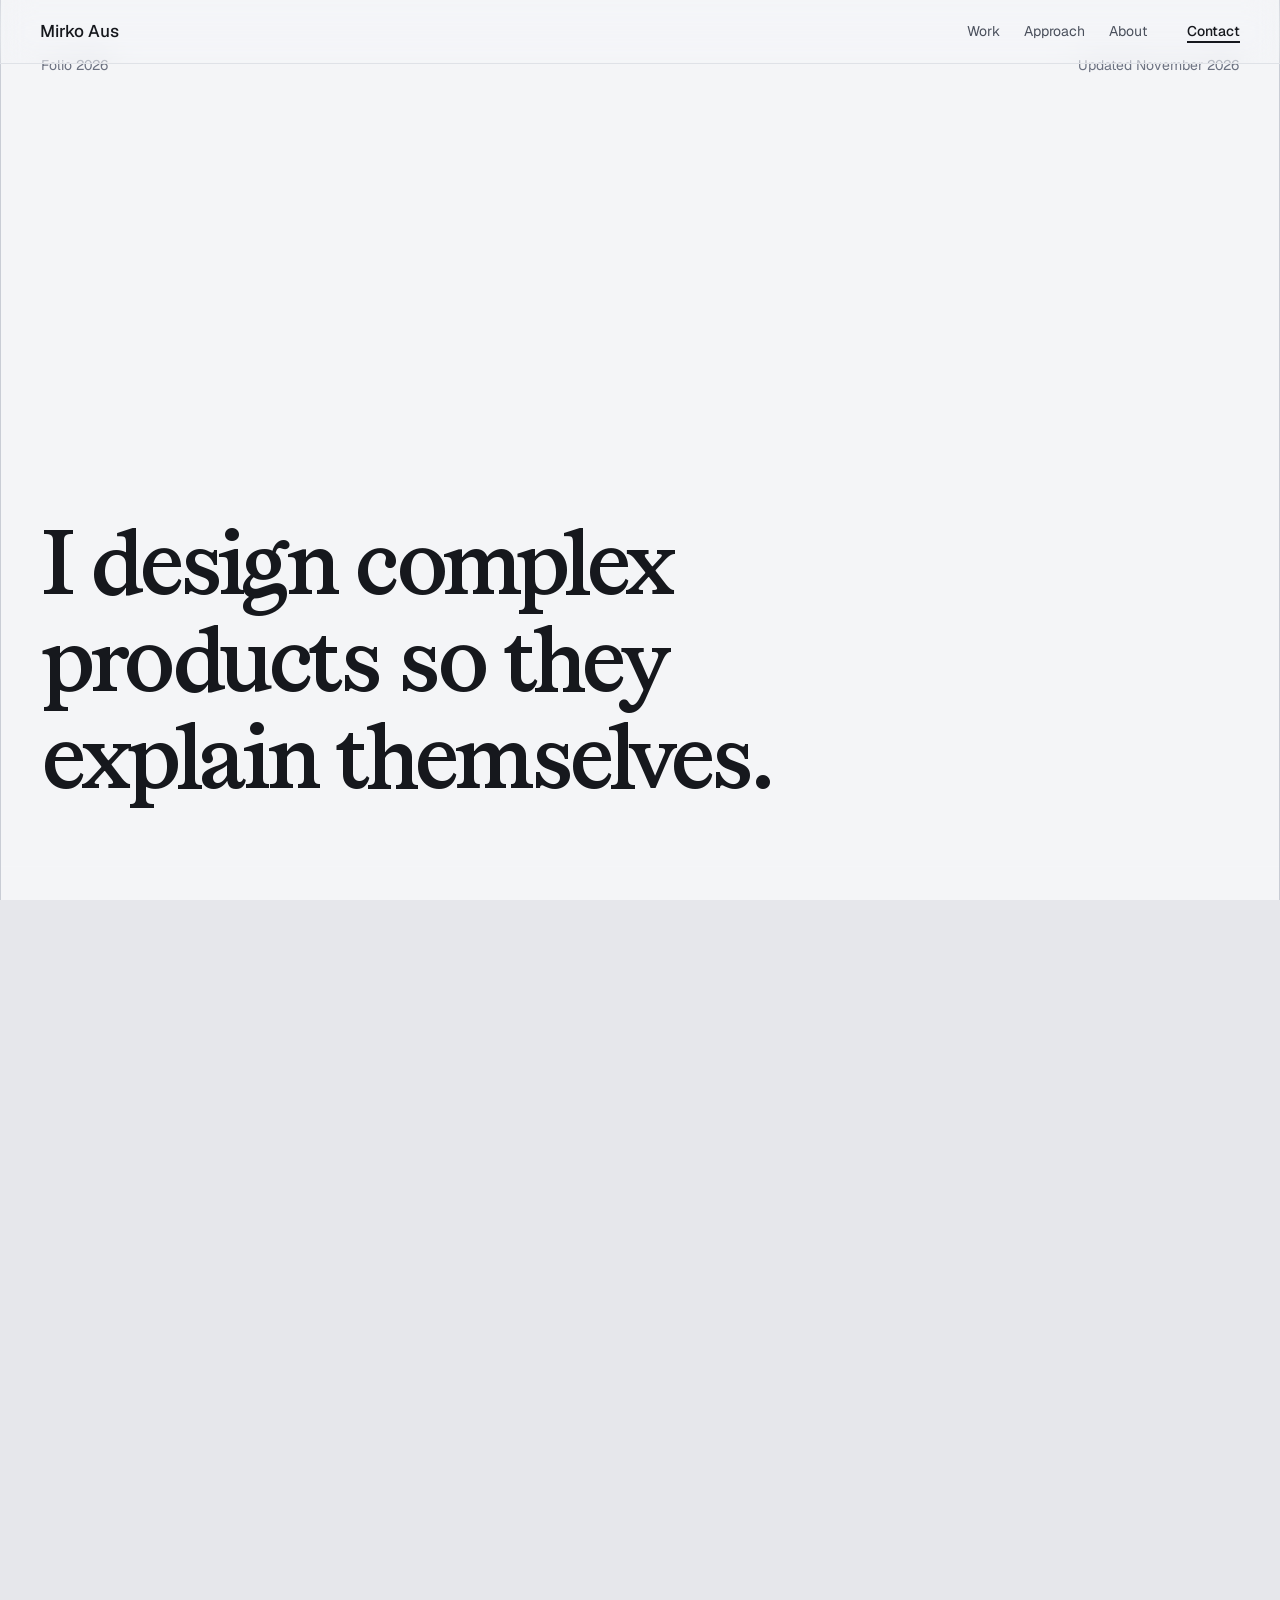
==== index.html @ e20cec96 "hero: splittext scramble reveal (shuffled sentence -> 2 steps into place); park mesh gradient Co-Aut" ====
<!DOCTYPE html>
<html lang="en">
<head>
  <meta charset="UTF-8" />
  <meta name="viewport" content="width=device-width, initial-scale=1.0, viewport-fit=cover" />

  <!-- CSP: no third-party scripts besides analytics. No inline scripts. -->
  <meta http-equiv="Content-Security-Policy" content="default-src 'self'; script-src 'self' https://cloud.umami.is; style-src 'self' 'unsafe-inline'; font-src 'self'; img-src 'self' data:; media-src 'self'; connect-src 'self' https://cloud.umami.is https://gateway.umami.is; base-uri 'self'; object-src 'none'" />
  <meta name="referrer" content="strict-origin-when-cross-origin" />

  <title>Mirko Aus — Product &amp; UX Designer</title>
  <meta name="description" content="Mirko Aus, product-minded UX designer. Senior UX Designer at Remedy Entertainment. Previously B2B SaaS and logistics products at Evocon and Cleveron." />
  <link rel="canonical" href="https://mirkoaus.com/" />
  <link rel="icon" type="image/svg+xml" href="assets/favicon.svg" />
  <link rel="preload" href="assets/fonts/geist/geist-variable.woff2" as="font" type="font/woff2" crossorigin />
  <link rel="preload" href="assets/fonts/serif/serif-variable.woff" as="font" type="font/woff" crossorigin />

  <link rel="preload" href="content/data.json" as="fetch" crossorigin />
  <link rel="modulepreload" href="js/content.js" />
  <link rel="modulepreload" href="js/project-page.js" />
  <link rel="modulepreload" href="js/hero.js" />
  <link rel="modulepreload" href="js/gallery.js" />
  <link rel="modulepreload" href="js/router.js" />
  <link rel="modulepreload" href="js/motion.js" />

  <link rel="stylesheet" href="css/style.css" />
  <link rel="stylesheet" href="css/project-page.css" />
</head>
<body>
  <a class="skip-link" href="#main">Skip to content</a>

  <header class="nav" data-nav>
    <a class="nav__brand" href="#/" data-home>Mirko Aus</a>
    <nav class="nav__links" aria-label="Main">
      <a class="nav__link" href="#work">Work</a>
      <a class="nav__link" href="#approach">Approach</a>
      <a class="nav__link" href="#about">About</a>
    </nav>
    <a class="nav__cta" href="#contact" data-to-contact>Contact</a>
  </header>

  <!-- ScrollSmoother eases the scroll (js/motion.js); fixed UI (nav, lightbox) stays outside -->
  <div id="smooth-wrapper">
    <div id="smooth-content">
      <!-- The whole folio sits on one sheet -->
      <div class="sheet">
        <main id="main">
          <div id="index-view">

            <!-- Hero: type-led; line reveal in js/hero.js -->
            <section class="hero" aria-labelledby="hero-title">
              <p class="hero__dateline"><span>Folio 2026</span><span>Updated November 2026</span></p>
              <h1 class="hero__title" id="hero-title">I design complex products so they explain themselves.</h1>
            </section>

            <section class="work" id="work" aria-labelledby="work-title">
              <header class="section-head">
                <h2 class="section-title" id="work-title">Work</h2>
                <p class="section-sub">Newest first. Open a project for the full case study.</p>
              </header>
              <div data-work></div>
            </section>

            <section class="approach" id="approach" aria-labelledby="approach-title">
              <h2 class="section-title" id="approach-title">How I work</h2>
              <div class="approach__rows" data-approach></div>
            </section>

            <section class="freelance" id="freelance" aria-labelledby="freelance-title">
              <header class="section-head">
                <h2 class="section-title" id="freelance-title">Freelance and personal</h2>
                <p class="section-sub" data-freelance-intro></p>
              </header>
              <div class="freelance__strip" data-freelance tabindex="0" role="region" aria-label="Freelance and personal work, scrollable"></div>
              <div class="freelance__bar" aria-hidden="true" data-freelance-bar><span class="freelance__thumb"></span></div>
            </section>

            <section class="about" id="about" aria-labelledby="about-title">
              <div class="frame about__frame">
                <span class="frame__label" aria-hidden="true"><span>Mirko Aus</span><span>Helsinki</span></span>
                <div class="about__portrait" data-portrait></div>
              </div>
              <div class="about__text">
                <h2 class="section-title" id="about-title">About</h2>
                <div data-about></div>
              </div>
            </section>
          </div>

          <!-- Case study view (hash-routed: #/work/{id}) -->
          <div id="project-view" hidden></div>
        </main>

        <footer class="footer" id="contact">
          <div class="footer__inner">
            <p class="footer__pitch">Have a product that needs to feel simpler? Let&rsquo;s talk.</p>
            <button class="footer__email" type="button" data-copy-email aria-describedby="email-hint">
              <span class="footer__email-text" data-email-text>Email</span>
              <span class="footer__tag" id="email-hint">
                <span class="copy-swap">
                  <span class="copy__label">Click to copy</span>
                  <span class="copy__done" aria-hidden="true">Copied</span>
                </span>
              </span>
            </button>
            <div class="footer__links">
              <a class="footer__link" data-c="bWlya28uYXVz" data-d="cHJvdG9uLm1l">Open in mail app</a>
              <a class="footer__link" href="https://linkedin.com/in/mirko-aus/" target="_blank" rel="noopener">LinkedIn</a>
            </div>
            <p class="footer__copy">&copy; Mirko Aus 2026. Helsinki, Finland.</p>
          </div>
          <p class="sr-only" role="status" aria-live="polite" data-live></p>
        </footer>
      </div>
    </div>
  </div>

  <dialog class="lightbox" data-lightbox aria-label="Image viewer">
    <button class="lightbox__close btn btn--ghost" type="button">Close</button>
    <button class="lightbox__nav lightbox__nav--prev" type="button" aria-label="Previous image" data-lightbox-step="-1"></button>
    <figure class="lightbox__figure">
      <img class="lightbox__img" alt="" data-lightbox-img />
      <video class="lightbox__img" muted loop playsinline controls hidden data-lightbox-video></video>
      <figcaption class="lightbox__caption" data-lightbox-caption></figcaption>
    </figure>
    <button class="lightbox__nav lightbox__nav--next" type="button" aria-label="Next image" data-lightbox-step="1"></button>
  </dialog>

  <!-- GSAP 3.15 (GreenSock standard no-charge license), self-hosted -->
  <script defer src="js/vendor/gsap.min.js"></script>
  <script defer src="js/vendor/ScrollTrigger.min.js"></script>
  <script defer src="js/vendor/ScrollSmoother.min.js"></script>
  <script defer src="js/vendor/SplitText.min.js"></script>
  <script type="module" src="js/main.js"></script>
  <script defer src="https://cloud.umami.is/script.js" data-website-id="140dc33f-ffa1-40a7-b902-d80009bcab99" data-domains="mirkoaus.com"></script>
</body>
</html>
---- css/style.css ----
/* ── Fonts: Geist (Vercel, OFL — assets/fonts/geist/OFL.txt), variable weight ── */
@font-face {
  font-family: 'Geist';
  src: url('../assets/fonts/geist/geist-variable.woff2') format('woff2');
  font-weight: 100 900;
  font-style: normal;
  font-display: swap;
}
@font-face {
  font-family: 'Geist';
  src: url('../assets/fonts/geist/geist-italic-variable.woff2') format('woff2');
  font-weight: 100 900;
  font-style: italic;
  font-display: swap;
}

/* Headlines use --font-display: hero, section/case titles, case headings, pull quotes,
   card titles, results, approach titles, footer email */
:is(.hero__title, .section-title, .case__title, .case__heading, .case__pull,
    .project-card__title, .case__result strong, .approach__title, .footer__email) {
  font-family: var(--font-display);
}

/* Headline serif (licensed), variable weight */
@font-face {
  font-family: 'Serif';
  src: url('../assets/fonts/serif/serif-variable.woff') format('woff');
  font-weight: 100 900;
  font-style: normal;
  font-display: swap;
}

/* ── Tokens ────────────────────────────────────────── */
:root {
  /* Color */
  --paper: #f4f5f7;
  --surface: #ffffff;
  --ink: #16181d;
  --ink-2: #4a505c;
  --ink-3: #6b7180;
  --line: #dfe2e7;
  --line-strong: #c9cdd5;
  --canvas: #e6e7eb; /* around the sheet */
  /* Ember: accent for fills/rules/large text; accent-ink for small text (AA on paper) */
  --accent: #e2452b;
  --accent-ink: #b8321c;
  --ember-oxblood: #7a1f1a;
  --ember-amber: #f2a541;
  --ember-blush: #f6c9bc;
  --ink-hover: #2b2f38;
  --on-ink-2: #a9afba;
  --on-ink-3: #8a909c;
  --paper-veil: rgba(244, 245, 247, 0.97);

  /* Type */
  --font: 'Geist', system-ui, -apple-system, 'Segoe UI', sans-serif;
  /* Headline serif (quoted name, not the generic keyword); body stays Geist */
  --font-display: 'Serif', var(--font);
  --text-2xs: 0.75rem;   /* 12, frame labels */
  --text-xs: 0.8125rem;  /* 13 */
  --text-sm: 0.875rem;   /* 14 */
  --text-base: 1.0625rem; /* 17 */
  --text-lg: 1.25rem;    /* 20 */
  --text-xl: 1.625rem;   /* 26 */
  --text-2xl: clamp(2.25rem, 1.1rem + 3.6vw, 4.25rem);
  --text-display: clamp(2.75rem, 1.2rem + 5.6vw, 6.25rem);

  /* Space (8px base) */
  --space-xs: 8px;
  --space-sm: 16px;
  --space-md: 24px;
  --space-lg: 40px;
  --space-xl: 64px;
  --space-2xl: 120px;
  --space-3xl: clamp(140px, 15vw, 240px); /* between index sections */

  /* Layout */
  --max: 1280px;
  --gutter: 40px;
  --nav-height: 64px;
  --sticky-top: calc(var(--nav-height) + var(--space-md));
  --radius-sm: 0;
  --radius: 0;
  --radius-tag: 2px;

  /* Motion */
  --ease-out: cubic-bezier(0.22, 1, 0.36, 1);
  --ease-spring: cubic-bezier(0.34, 1.56, 0.64, 1);
  --duration-fast: 160ms;
  --duration-base: 280ms;
  --duration-slow: 600ms;
}

@media (max-width: 900px) { :root { --gutter: 24px; --space-2xl: 88px; } }
@media (max-width: 560px) { :root { --gutter: 20px; --space-2xl: 72px; } }

/* ── Base ──────────────────────────────────────────── */
*, *::before, *::after { box-sizing: border-box; margin: 0; padding: 0; }

html {
  scroll-padding-top: var(--sticky-top);
  -webkit-text-size-adjust: 100%;
}

body {
  font-family: var(--font);
  font-size: var(--text-base);
  line-height: 1.6;
  color: var(--ink);
  background: var(--canvas);
  -webkit-font-smoothing: antialiased;
}

img, video { display: block; max-width: 100%; height: auto; }
[hidden] { display: none !important; }
a { color: inherit; }
button { font: inherit; color: inherit; background: none; border: 0; cursor: pointer; }

:focus-visible {
  outline: 2px solid var(--accent);
  outline-offset: 3px;
  border-radius: 2px;
}

.sr-only {
  position: absolute; width: 1px; height: 1px; overflow: hidden;
  clip: rect(0 0 0 0); white-space: nowrap;
}

.skip-link {
  position: fixed; top: var(--space-xs); left: var(--space-xs); z-index: 100;
  padding: var(--space-xs) var(--space-sm);
  background: var(--ink); color: var(--surface);
  border-radius: var(--radius-sm);
  transform: translateY(-200%);
  transition: transform var(--duration-base) var(--ease-out);
}
.skip-link:focus { transform: none; }

/* Dev-only TODO notes (rendered on localhost only, see content.js) */
.todo {
  margin-top: var(--space-sm);
  padding: var(--space-xs) var(--space-sm);
  font-size: var(--text-sm);
  color: #6a4b00;
  background: #fff6d6;
  border: 1px dashed #e0b000;
  border-radius: var(--radius-sm);
}

/* ── Buttons ───────────────────────────────────────── */
.btn {
  position: relative;
  display: inline-flex;
  align-items: center;
  gap: var(--space-xs);
  height: 40px;
  padding: 0 18px;
  font-size: var(--text-sm);
  font-weight: 500;
  text-decoration: none;
  white-space: nowrap;
  border-radius: 0;
  border: 1px solid transparent;
  transition:
    background-color var(--duration-fast) ease,
    border-color var(--duration-fast) ease,
    transform var(--duration-fast) var(--ease-out);
}
.btn:active { transform: scale(0.97); }

.btn--primary { background: var(--ink); color: var(--surface); }
.btn--primary:hover { background: var(--ink-hover); }

.btn--ghost { border-color: var(--line-strong); background: var(--surface); }
.btn--ghost:hover { border-color: var(--ink); }

/* Copy confirmation: label swaps in place, width held by grid stack */
.copy-swap { display: inline-grid; }
.copy-swap > span {
  grid-area: 1 / 1;
  transition: opacity var(--duration-base) var(--ease-out), transform var(--duration-base) var(--ease-out);
}
.copy__done { opacity: 0; transform: translateY(6px); }
.is-copied .copy__label { opacity: 0; transform: translateY(-6px); }
.is-copied .copy__done { opacity: 1; transform: none; }

/* ── Nav ───────────────────────────────────────────── */
.nav {
  position: fixed;
  top: 0;
  left: 0;
  right: 0;
  z-index: 50;
  display: flex;
  align-items: center;
  gap: var(--space-lg);
  height: var(--nav-height);
  /* align with the centered content column */
  padding-inline: max(var(--gutter), calc((100% - var(--max)) / 2 + var(--gutter)));
  background: transparent; /* the blur alone separates it from content */
  backdrop-filter: saturate(1.4) blur(16px);
  -webkit-backdrop-filter: saturate(1.4) blur(16px);
  border-bottom: 1px solid transparent;
  transition: border-color var(--duration-base) ease;
}
.nav.is-scrolled { border-bottom-color: var(--line); }

.nav__brand {
  font-weight: 500;
  text-decoration: none;
  letter-spacing: -0.01em;
}

.nav__links { display: flex; gap: var(--space-md); margin-left: auto; }

.nav__link {
  position: relative;
  font-size: var(--text-sm);
  color: var(--ink-2);
  text-decoration: none;
  transition: color var(--duration-fast) ease;
}
.nav__link::after {
  content: '';
  position: absolute; left: 0; right: 0; bottom: -4px;
  height: 1.5px;
  background: currentColor;
  transform: scaleX(0);
  transform-origin: right;
  transition: transform var(--duration-base) var(--ease-out);
}
.nav__link:hover, .nav__link.is-active { color: var(--ink); }
.nav__link:hover::after, .nav__link.is-active::after { transform: scaleX(1); transform-origin: left; }

body.is-project .nav__links { visibility: hidden; }

/* Over the dark footer the transparent nav would vanish: flip to light text */
.nav { transition: border-color var(--duration-base) ease, color var(--duration-base) ease; }
.nav.is-on-dark { color: var(--paper); border-bottom-color: transparent; }
.nav.is-on-dark .nav__link { color: var(--on-ink-2); }
.nav.is-on-dark .nav__link:hover,
.nav.is-on-dark .nav__link.is-active,
.nav.is-on-dark .nav__cta:hover { color: var(--paper); }

/* Contact: editorial text link, not a pill */
.nav__cta {
  font-size: var(--text-sm);
  font-weight: 500;
  text-decoration: underline;
  text-decoration-thickness: 1.5px;
  text-underline-offset: 5px;
  transition: color var(--duration-fast) ease;
}
.nav__cta:hover { color: var(--accent-ink); }

@media (max-width: 640px) {
  /* blur re-rasterizes every scroll frame; too costly on low-end phones */
  .nav__links { display: none; }
  .nav__cta { margin-left: auto; }
}

/* ── Layout helpers ────────────────────────────────── */
/* The folio: one sheet, hairline edges, on a slightly darker surround */
.sheet {
  max-width: calc(var(--max) + var(--gutter) * 2);
  min-height: 100vh;
  margin-inline: auto;
  padding-top: var(--nav-height); /* nav is fixed above it */
  background: var(--paper);
  border-inline: 1px solid var(--line-strong);
}
@media (max-width: 1023px) { .sheet { border-inline: 0; } }
#index-view { overflow-x: clip; } /* full-bleed strip uses 100vw, which includes the scrollbar */

.hero, .work, .approach, .freelance, .about, .footer__inner {
  max-width: var(--max);
  margin-inline: auto;
  padding-inline: var(--gutter);
}

.work, .approach, .freelance, .about { padding-top: var(--space-3xl); }

.section-head { margin-bottom: var(--space-xl); }
@media (min-width: 900px) {
  .section-head {
    display: grid;
    grid-template-columns: 7fr 5fr;
    column-gap: var(--space-xl);
    align-items: end;
  }
  .section-head .section-sub { margin-top: 0; padding-bottom: 0.35em; }
}

.section-title {
  font-size: var(--text-2xl);
  font-weight: 500;
  line-height: 1;
  letter-spacing: -0.04em;
}

.section-sub {
  margin-top: var(--space-xs);
  max-width: 60ch;
  color: var(--ink-2);
}

/* ── Hero: dateline + headline, whitespace does the rest ── */
.hero {
  position: relative;
  isolation: isolate; /* blend group for the mesh canvas: opaque paper behind it */
  background: var(--paper);
  display: flex;
  flex-direction: column;
  justify-content: space-between;
  min-height: calc(100svh - var(--nav-height));
  padding-bottom: var(--space-xl);
}

.hero__dateline {
  display: flex;
  justify-content: space-between;
  padding-top: var(--space-md);
  font-size: var(--text-sm);
  color: var(--ink-3);
  font-variant-numeric: tabular-nums;
}

.hero__title {
  max-width: 13.5ch;
  font-size: clamp(3rem, 0.9rem + 6.6vw, 7.75rem);
  font-weight: 500;
  line-height: 0.98;
  letter-spacing: -0.045em;
  text-wrap: balance;
}

/* Mesh gradient canvas (hero.js): lighten-blended, so colour shows only on the dark letters */
.hero__mesh {
  position: absolute;
  z-index: 1;
  pointer-events: none;
  mix-blend-mode: lighten;
}

@media (max-width: 1023px) {
  .hero { min-height: auto; gap: clamp(96px, 18vh, 200px); }
}

/* Load: headline words unscramble (hero.js, GSAP SplitText); dateline settles in */
@media (prefers-reduced-motion: no-preference) {
  .hero__dateline { animation: rise 800ms var(--ease-out) both 200ms; }

  /* Hidden until the split is set up; 1.5s fallback if JS fails */
  .hero__title { opacity: 0; animation: fade-in 1ms linear 1.5s forwards; }
  .hero__title.is-ready { opacity: 1; animation: none; }
}

@keyframes fade-in { from { opacity: 0; } to { opacity: 1; } }
@keyframes rise { from { opacity: 0; transform: translateY(12px); } to { opacity: 1; transform: none; } }

/* ── Work: company groups ──────────────────────────── */
.work__company { padding-block: var(--space-md) var(--space-xl); border-top: 1px solid var(--ink); }
.work__company-head {
  display: flex;
  flex-wrap: wrap;
  align-items: baseline;
  gap: 4px var(--space-md);
  margin-bottom: var(--space-lg);
}
.work__company-name { font-size: var(--text-lg); font-weight: 500; line-height: 1.25; }
.work__company-meta { font-size: var(--text-sm); color: var(--ink-3); }

.work__projects { display: grid; gap: var(--space-md); }

.project-card {
  display: block;
  background: var(--surface);
  border: 1px solid var(--line);
  text-decoration: none;
  transition: border-color var(--duration-base) ease;
}
a.project-card:hover,
a.project-card:focus-visible { border-color: var(--ink); }
.project-card__head {
  display: flex;
  justify-content: space-between;
  gap: var(--space-md);
  padding: 12px var(--space-md);
  border-bottom: 1px solid var(--line);
  font-size: var(--text-xs);
  color: var(--ink-3);
  font-variant-numeric: tabular-nums;
}
.project-card__body {
  display: grid;
  grid-template-columns: 7fr 5fr;
  gap: var(--space-lg);
  align-items: start;
  padding: var(--space-md);
}
@media (max-width: 720px) {
  .project-card__body { grid-template-columns: 1fr; gap: var(--space-md); }
}

/* Figma-style frame: name label above, selection outline on hover */
.frame {
  position: relative;
  display: block;
}
.frame__label {
  display: flex;
  justify-content: space-between;
  margin-bottom: 6px;
  font-size: var(--text-2xs);
  line-height: 16px; /* label + margin = 22px; top corners sit at 22 - 4 */
  color: var(--ink-3);
  font-variant-numeric: tabular-nums;
  transition: color var(--duration-fast) ease;
}
.frame__media {
  position: relative;
  display: block;
  aspect-ratio: 16 / 10;
  overflow: hidden;
  background: var(--line);
  border-radius: var(--radius-sm);
}
.frame__media img {
  width: 100%; height: 100%;
  object-fit: cover;
  transition: transform var(--duration-slow) var(--ease-out);
}
/* Hairline edge on images; turns into a selection outline on hover */
.frame__media::after,
.case__zoom::after {
  content: '';
  position: absolute; inset: 0;
  border-radius: inherit;
  box-shadow: inset 0 0 0 1px rgba(22, 24, 29, 0.06);
  transition: box-shadow var(--duration-fast) ease;
}

a.project-card:hover .frame__label,
a.project-card:focus-visible .frame__label { color: var(--accent-ink); }
a.project-card:focus-visible .frame__media::after { box-shadow: inset 0 0 0 2px var(--accent); }
a.project-card:hover .frame__media img { transform: scale(1.025); }
a.project-card:focus-visible { outline: none; }

.project-card__title {
  font-size: var(--text-xl);
  font-weight: 500;
  line-height: 1.15;
  letter-spacing: -0.02em;
}
.project-card__summary { margin-top: var(--space-sm); color: var(--ink-2); max-width: 46ch; }

.project-card__scope { margin-top: var(--space-sm); font-size: var(--text-sm); color: var(--ink-3); }

.project-card__cta {
  display: inline-flex;
  align-items: center;
  gap: 6px;
  margin-top: var(--space-md);
  font-size: var(--text-sm);
  font-weight: 500;
}
.project-card__cta svg { transition: transform var(--duration-base) var(--ease-out); }
a.project-card:hover .project-card__cta svg { transform: translateX(4px); }

/* Hovering a project dims the rest of the list; the hovered title steps forward */
.project-card__title { transition: transform var(--duration-base) var(--ease-out), color var(--duration-base) ease; }
.project-card__text { transition: color var(--duration-base) ease; }
@media (hover: hover) {
  .work__companies:has(a.project-card:hover) .project-card:not(:hover) .project-card__text,
  .work__companies:has(a.project-card:hover) .project-card:not(:hover) .project-card__title { color: var(--ink-3); }
  .work__companies:has(a.project-card:hover) .project-card:not(:hover) .frame__media img { opacity: 0.55; }
  a.project-card:hover .project-card__title { transform: translateX(6px); }
}
.frame__media img { transition: transform var(--duration-slow) var(--ease-out), opacity var(--duration-base) ease; }
.project-card__cta--soon { color: var(--ink-3); font-weight: 400; }

/* Coming-soon cards aren't links; muted cover signals that */
div.project-card .frame__media img { filter: saturate(0.85); }


/* ── Approach: principle → how → where it shows up ── */
.approach__rows { margin-top: var(--space-lg); border-top: 1px solid var(--ink); }
.approach__row {
  display: grid;
  grid-template-columns: 4fr 5fr 3fr;
  gap: var(--space-lg);
  align-items: baseline;
  padding-block: var(--space-lg);
  border-bottom: 1px solid var(--line);
}
.approach__title {
  font-size: var(--text-xl);
  font-weight: 500;
  line-height: 1.2;
  letter-spacing: -0.015em;
}
.approach__body { color: var(--ink-2); max-width: 46ch; }
.approach__proof { font-size: var(--text-sm); }
.approach__proof-label { color: var(--ink-3); }
.approach__proof ul { margin-top: 4px; list-style: none; }
.approach__proof li { padding-block: 2px; }
.approach__link {
  text-decoration: underline;
  text-decoration-color: var(--line-strong);
  text-underline-offset: 3px;
  transition: color var(--duration-fast) ease, text-decoration-color var(--duration-fast) ease;
}
.approach__link:hover { color: var(--accent-ink); text-decoration-color: currentColor; }
.approach__proof span { color: var(--ink-2); }

@media (max-width: 900px) {
  .approach__row { grid-template-columns: 1fr; gap: var(--space-xs); }
  .approach__proof { margin-top: var(--space-xs); }
}

/* ── Freelance: natural aspect ratios, one height ─── */
/* Bleeds past the content column to the sheet's edge, so cut-off items signal more */
.freelance__strip {
  display: flex;
  gap: var(--space-sm);
  margin-right: calc(var(--gutter) * -1);
  padding: 6px var(--gutter) 0 0; /* top: room for hover lift; right: end breathing room */
  overflow-x: auto;
  scroll-snap-type: x proximity;
  /* Native bar would span the bleed to the screen edge; a custom bar spans the column instead */
  scrollbar-width: none;
}
.freelance__strip::-webkit-scrollbar { display: none; }
.freelance__strip:focus-visible { outline-offset: 4px; }

/* Custom scrollbar, content-column width. Thumb size/offset set by main.js */
.freelance__bar {
  position: relative;
  height: 8px;
  margin-top: var(--space-md);
  background: var(--line);
  cursor: pointer;
  touch-action: none;
}
.freelance__thumb {
  position: absolute;
  inset: 0 auto 0 0;
  width: var(--thumb-w, 30%);
  background: var(--ink);
  transform: translateX(var(--thumb-x, 0px));
  cursor: grab;
  transition: background-color var(--duration-fast) ease;
}
.freelance__bar:hover .freelance__thumb,
.freelance__bar.is-dragging .freelance__thumb { background: var(--accent); }
.freelance__bar.is-dragging .freelance__thumb { cursor: grabbing; }
.freelance__item {
  flex: none;
  height: clamp(220px, 24vw, 320px);
  min-width: 120px;
  overflow: hidden;
  border-radius: var(--radius-sm);
  background: var(--line);
  scroll-snap-align: start;
  transition: transform var(--duration-base) var(--ease-out);
}
.freelance__item > img, .freelance__item > video { width: auto; height: 100%; }
.freelance__item:hover { transform: translateY(-4px); }
.freelance__item:focus-visible { outline-offset: 2px; }

/* ── About ─────────────────────────────────────────── */
.about {
  display: grid;
  grid-template-columns: 4fr 8fr;
  gap: var(--space-xl);
  align-items: start;
}
.about__frame { position: relative; }
.about__portrait {
  overflow: hidden;
  aspect-ratio: 750 / 824;
  border-radius: var(--radius);
  background: var(--line);
}
.about__portrait img { width: 100%; height: 100%; object-fit: cover; }
.about__text p { margin-top: var(--space-sm); max-width: 62ch; color: var(--ink-2); }
.about__text p:first-of-type { margin-top: var(--space-md); font-size: var(--text-lg); line-height: 1.5; color: var(--ink); }

@media (max-width: 800px) {
  .about { grid-template-columns: 1fr; gap: var(--space-lg); }
  .about__portrait { max-width: 320px; }
}

/* ── Footer: inverted, the email is the CTA ───────── */
.footer {
  margin-top: var(--space-2xl);
  padding-block: var(--space-2xl) var(--space-lg);
  background: var(--ink);
  color: var(--paper);
}
.footer__pitch {
  max-width: 24ch;
  font-size: var(--text-xl);
  line-height: 1.3;
  color: var(--on-ink-2);
}

.footer__email {
  position: relative;
  display: inline-block;
  max-width: 100%;
  margin: var(--space-lg) 0 0 -12px;
  padding: 2px 12px 10px;
  font-size: clamp(2rem, 0.6rem + 6vw, 6.5rem);
  font-weight: 500;
  line-height: 1.05;
  letter-spacing: -0.045em;
  text-align: left;
  overflow-wrap: anywhere;
  color: var(--paper);
}
.footer__email {
  text-decoration: underline;
  text-decoration-color: transparent;
  text-decoration-thickness: 2px;
  text-underline-offset: 0.12em;
  transition: text-decoration-color var(--duration-base) ease;
}
.footer__email:hover,
.footer__email:focus-visible,
.footer__email.is-copied { text-decoration-color: var(--accent); }
.footer__email:focus-visible { outline: none; }

.footer__tag {
  position: absolute;
  left: 12px;
  top: calc(100% + 12px);
  display: inline-flex;
  align-items: center;
  gap: 8px;
  font-size: var(--text-sm);
  font-weight: 400;
  letter-spacing: 0;
  line-height: 1;
  color: var(--on-ink-2);
  opacity: 0;
  transform: translateY(-4px);
  transition: opacity var(--duration-fast) ease, transform var(--duration-base) var(--ease-out);
}
.footer__email.is-copied .copy__done { color: var(--paper); }
.footer__email:hover .footer__tag,
.footer__email:focus-visible .footer__tag,
.footer__email.is-copied .footer__tag { opacity: 1; transform: none; }

.footer__links { display: flex; flex-wrap: wrap; gap: var(--space-md); margin-top: var(--space-xl); }
.footer__link {
  font-size: var(--text-sm);
  color: var(--on-ink-2);
  text-decoration: underline;
  text-decoration-color: var(--on-ink-3);
  text-underline-offset: 4px;
  transition: color var(--duration-fast) ease;
}
.footer__link:hover { color: var(--paper); }
.footer__copy { margin-top: var(--space-2xl); font-size: var(--text-sm); color: var(--on-ink-3); }

/* ── Lightbox ──────────────────────────────────────── */
.lightbox {
  position: fixed;
  inset: 0;
  width: 100%;
  height: 100%;
  max-width: none;
  max-height: none;
  padding: var(--space-xl) var(--space-xl) var(--space-lg);
  border: 0;
  background: var(--paper-veil);
  color: var(--ink);
}
.lightbox[open] { display: grid; grid-template-columns: auto 1fr auto; align-items: center; gap: var(--space-sm); }
.lightbox::backdrop { background: transparent; }

.lightbox__figure {
  display: flex;
  flex-direction: column;
  align-items: center;
  gap: var(--space-sm);
  height: 100%;
  min-width: 0;
  justify-content: center;
}
.lightbox__img {
  max-width: 100%;
  max-height: calc(100% - 40px);
  object-fit: contain;
  border-radius: var(--radius-sm);
  box-shadow: 0 30px 80px -30px rgba(22, 24, 29, 0.35);
}
.lightbox__caption { font-size: var(--text-sm); color: var(--ink-2); }
.lightbox__close { position: absolute; top: var(--space-sm); right: var(--space-sm); }

.lightbox__nav {
  width: 44px; height: 44px;
  border-radius: 50%;
  border: 1px solid var(--line-strong);
  background: var(--surface) no-repeat center / 18px;
  transition: border-color var(--duration-fast) ease;
}
.lightbox__nav:hover { border-color: var(--ink); }
.lightbox__nav--prev { background-image: url("data:image/svg+xml,%3Csvg xmlns='http://www.w3.org/2000/svg' viewBox='0 0 18 18' fill='none' stroke='%2316181d' stroke-width='1.5' stroke-linecap='round' stroke-linejoin='round'%3E%3Cpath d='M14 9H4M8 5L4 9l4 4'/%3E%3C/svg%3E"); }
.lightbox__nav--next { background-image: url("data:image/svg+xml,%3Csvg xmlns='http://www.w3.org/2000/svg' viewBox='0 0 18 18' fill='none' stroke='%2316181d' stroke-width='1.5' stroke-linecap='round' stroke-linejoin='round'%3E%3Cpath d='M4 9h10M10 5l4 4-4 4'/%3E%3C/svg%3E"); }
.lightbox.is-single .lightbox__nav { visibility: hidden; }

@media (prefers-reduced-motion: no-preference) {
  .lightbox[open] { animation: fade-in var(--duration-base) ease; }
  .lightbox[open] .lightbox__img { animation: zoom-in 420ms var(--ease-out); }
}
@keyframes zoom-in { from { transform: scale(0.96); opacity: 0; } to { transform: none; opacity: 1; } }

@media (max-width: 640px) {
  .lightbox { padding: var(--space-xl) var(--space-sm) var(--space-md); }
  .lightbox[open] { grid-template-columns: 1fr; grid-template-rows: 1fr auto; }
  .lightbox__figure { grid-column: 1; grid-row: 1; }
  .lightbox__nav { grid-row: 2; justify-self: center; }
  .lightbox__nav--prev { grid-column: 1; margin-right: 60px; }
  .lightbox__nav--next { grid-column: 1; margin-left: 60px; }
}

/* ── View switching ────────────────────────────────── */
body.is-project #index-view { display: none; }

::view-transition-old(root),
::view-transition-new(root) { animation-duration: 320ms; }
::view-transition-group(project-media) { animation-duration: 520ms; animation-timing-function: var(--ease-out); }

/* Smoother active (js/motion.js): GSAP pins replace sticky */
html.has-smoother .case__toc { position: static; top: auto; }

/* ── Reduced motion ────────────────────────────────── */
@media (prefers-reduced-motion: reduce) {
  html { scroll-behavior: auto; }
  *, *::before, *::after {
    transition-duration: 1ms !important;
    animation-duration: 1ms !important;
    animation-delay: 0ms !important;
  }
}
---- css/project-page.css ----
/* ── Case study ────────────────────────────────────── */
.case {
  max-width: var(--max);
  margin-inline: auto;
  padding: var(--space-lg) var(--gutter) 0;
}

.case__back {
  display: inline-flex;
  align-items: center;
  gap: 6px;
  font-size: var(--text-sm);
  color: var(--ink-2);
  text-decoration: none;
  transition: color var(--duration-fast) ease;
}
.case__back svg { transition: transform var(--duration-base) var(--ease-out); }
.case__back:hover { color: var(--ink); }
.case__back:hover svg { transform: translateX(-3px); }

/* Title left, inspect panel right: specs read like a Figma properties panel */
.case__intro {
  display: grid;
  grid-template-columns: 7fr 4fr;
  gap: var(--space-xl);
  align-items: end;
  margin-top: var(--space-xl);
}
.case__head { min-width: 0; }

.case__inspect { border-top: 1px solid var(--ink); font-size: var(--text-sm); }
.case__inspect > div {
  display: grid;
  grid-template-columns: 88px 1fr;
  gap: var(--space-sm);
  padding-block: 10px;
  border-bottom: 1px solid var(--line);
}
.case__inspect dt { color: var(--ink-3); }
.case__inspect dd { font-weight: 500; line-height: 1.45; }

@media (max-width: 900px) {
  .case__intro { grid-template-columns: 1fr; gap: var(--space-lg); }
}

.case__hero-label { margin-top: var(--space-xl); }
.case__company { font-size: var(--text-sm); color: var(--ink-2); font-variant-numeric: tabular-nums; }
.case__title {
  margin-top: var(--space-xs);
  font-size: clamp(2.5rem, 1.4rem + 4vw, 4.75rem);
  font-weight: 500;
  line-height: 1;
  letter-spacing: -0.04em;
}
.case__summary {
  margin-top: var(--space-md);
  max-width: 48ch;
  font-size: var(--text-lg);
  line-height: 1.5;
  color: var(--ink-2);
}

.case__hero {
  overflow: hidden;
  aspect-ratio: 16 / 9;
  border-radius: var(--radius);
  background: var(--line);
}
.case__hero img { width: 100%; height: 100%; object-fit: cover; }

/* Body: sticky index left, content right */
.case__body {
  display: grid;
  grid-template-columns: 3fr 9fr;
  gap: var(--space-lg);
  margin-top: var(--space-2xl);
}

.case__toc {
  position: sticky;
  top: var(--sticky-top);
  align-self: start;
  font-size: var(--text-sm);
}
.case__toc-stage { color: var(--ink-3); margin-top: var(--space-md); }
.case__toc-stage:first-child { margin-top: 0; }
.case__toc ol { list-style: none; margin-top: 4px; }
.case__toc a {
  position: relative;
  display: block;
  padding: 4px 0 4px 14px;
  color: var(--ink-2);
  text-decoration: none;
  line-height: 1.35;
  transition: color var(--duration-fast) ease;
}
.case__toc a::before {
  content: '';
  position: absolute;
  left: 0; top: 4px; bottom: 4px;
  width: 2px;
  border-radius: 2px;
  background: var(--line);
  transition: background-color var(--duration-base) ease;
}
.case__toc a:hover { color: var(--ink); }
.case__toc a.is-current { color: var(--ink); }
.case__toc a.is-current::before { background: var(--accent); }

@media (max-width: 1024px) {
  .case__pull::before { position: static; margin-right: 0.04em; }
  .case__body { grid-template-columns: 1fr; }
  .case__toc { display: none; }
}

.case__section + .case__section { margin-top: var(--space-2xl); }
.case__stage { font-size: var(--text-sm); color: var(--accent-ink); }
.case__heading {
  margin-top: 6px;
  max-width: 28ch;
  font-size: clamp(1.75rem, 1.1rem + 1.9vw, 2.75rem);
  font-weight: 500;
  line-height: 1.12;
  letter-spacing: -0.025em;
}
.case__text { max-width: 64ch; }
.case__text p { margin-top: var(--space-sm); color: var(--ink-2); }

.case__pull {
  position: relative;
  margin-top: var(--space-xl);
  max-width: 26ch;
  font-size: clamp(1.75rem, 1rem + 2.4vw, 3rem);
  font-weight: 400;
  line-height: 1.12;
  letter-spacing: -0.02em;
}
.case__pull::before {
  content: '\201C';
  position: absolute;
  right: 100%;
  margin-right: 0.08em;
  color: var(--accent);
}

/* Media grid: count-aware */
.case__media {
  display: grid;
  gap: var(--space-sm);
  margin-top: var(--space-lg);
}
.case__media--n2 { grid-template-columns: 1fr 1fr; }
.case__media--n3 { grid-template-columns: 1fr 1fr; }
.case__media--n3 > :first-child { grid-column: 1 / -1; }
.case__media--n4 { grid-template-columns: repeat(3, 1fr); }
.case__media--n4 > :first-child { grid-column: 1 / -1; }

@media (max-width: 640px) {
  .case__media--n2, .case__media--n3, .case__media--n4 { grid-template-columns: 1fr; }
}

.case__figure figcaption {
  display: flex;
  gap: var(--space-sm);
  margin-top: var(--space-xs);
  font-size: var(--text-sm);
  font-style: italic;
  color: var(--ink-2);
}
.case__fig { font-style: normal; color: var(--ink-3); font-variant-numeric: tabular-nums; }

.case__zoom {
  position: relative;
  display: block;
  width: 100%;
  overflow: hidden;
  border-radius: var(--radius-sm);
  background: var(--line);
  cursor: zoom-in;
}
.case__zoom > img, .case__zoom > video { width: 100%; aspect-ratio: auto 16 / 9; transition: transform var(--duration-slow) var(--ease-out); }
.case__zoom:hover > * { transform: scale(1.015); }

/* Wide flow: pans sideways at natural height */
.case__pan {
  overflow-x: auto;
  border-radius: var(--radius-sm);
  background: var(--surface);
  border: 1px solid var(--line);
  scrollbar-width: thin;
  scrollbar-color: var(--line-strong) transparent;
  cursor: grab;
}
.case__pan.is-dragging { cursor: grabbing; user-select: none; }
.case__pan img { max-width: none; height: clamp(280px, 40vw, 520px); width: auto; }

/* Before/after compare */
.compare {
  --pos: 50%;
  position: relative;
  margin-top: var(--space-lg);
  overflow: hidden;
  aspect-ratio: 16 / 9;
  border-radius: var(--radius-sm);
  background: var(--line);
  user-select: none;
}
.compare img { position: absolute; inset: 0; width: 100%; height: 100%; object-fit: cover; object-position: top; }
.compare__after { clip-path: inset(0 0 0 var(--pos)); }
/* Full-size layer moved by transform (no layout per input); % = container width */
.compare__divider {
  position: absolute;
  inset: 0;
  transform: translateX(var(--pos));
  pointer-events: none;
}
.compare__divider::before {
  content: '';
  position: absolute;
  top: 0; bottom: 0; left: -1px;
  width: 2px;
  background: var(--accent);
}
.compare__divider::after {
  content: '';
  position: absolute;
  top: 50%; left: 0;
  width: 36px; height: 36px;
  margin: -18px 0 0 -18px;
  border-radius: 50%;
  background: var(--surface) url("data:image/svg+xml,%3Csvg xmlns='http://www.w3.org/2000/svg' viewBox='0 0 18 18' fill='none' stroke='%23e2452b' stroke-width='1.5' stroke-linecap='round' stroke-linejoin='round'%3E%3Cpath d='M6 5L2 9l4 4M12 5l4 4-4 4'/%3E%3C/svg%3E") no-repeat center / 18px;
  box-shadow: 0 0 0 2px var(--accent), 0 6px 20px -6px rgba(22, 24, 29, 0.4);
  transition: transform var(--duration-base) var(--ease-spring);
}
.compare:active .compare__divider::after { transform: scale(1.1); }
.compare__tag {
  position: absolute;
  top: var(--space-sm);
  padding: 3px 10px;
  font-size: var(--text-2xs);
  border-radius: var(--radius-tag);
  background: rgba(255, 255, 255, 0.92);
  pointer-events: none;
}
.compare__tag--before { left: var(--space-sm); }
.compare__tag--after { right: var(--space-sm); }
.compare__range {
  position: absolute;
  inset: 0;
  width: 100%;
  height: 100%;
  opacity: 0;
  cursor: ew-resize;
  margin: 0;
}
.compare:has(.compare__range:focus-visible) { outline: 2px solid var(--accent); outline-offset: 3px; }

/* Results: typographic list, no box. Each result is a statement, not a stat tile. */
.case__results {
  margin-top: var(--space-2xl);
  padding-top: var(--space-md);
  border-top: 1px solid var(--ink);
}
.case__results-title { font-size: var(--text-sm); font-weight: 400; color: var(--ink-3); }
.case__results-list { margin-top: var(--space-sm); list-style: none; }
.case__result {
  display: grid;
  grid-template-columns: minmax(0, 7fr) minmax(0, 5fr);
  gap: var(--space-lg);
  align-items: baseline;
  padding-block: var(--space-md);
  border-bottom: 1px solid var(--line);
}
.case__result strong {
  font-size: var(--text-xl);
  font-weight: 500;
  line-height: 1.2;
  letter-spacing: -0.015em;
}
.case__result span { font-size: var(--text-sm); color: var(--ink-2); }

@media (max-width: 800px) {
  .case__result { grid-template-columns: 1fr; gap: 4px; }
}

/* Next project */
.case__next {
  display: grid;
  grid-template-columns: 1fr minmax(0, 380px);
  gap: var(--space-lg);
  align-items: center;
  margin-top: var(--space-2xl);
  padding-top: var(--space-lg);
  border-top: 1px solid var(--line);
  text-decoration: none;
}
.case__next-label { font-size: var(--text-sm); color: var(--ink-2); }
.case__next-title {
  margin-top: 4px;
  transition: color var(--duration-fast) ease;
}
.case__next:hover .case__next-title { color: var(--accent); }
.case__next .frame__media { aspect-ratio: 16 / 9; }

@media (max-width: 640px) { .case__next { grid-template-columns: 1fr; } }

.case__error { padding-block: var(--space-2xl); }
.case__error p { margin-block: var(--space-sm) var(--space-md); color: var(--ink-2); }
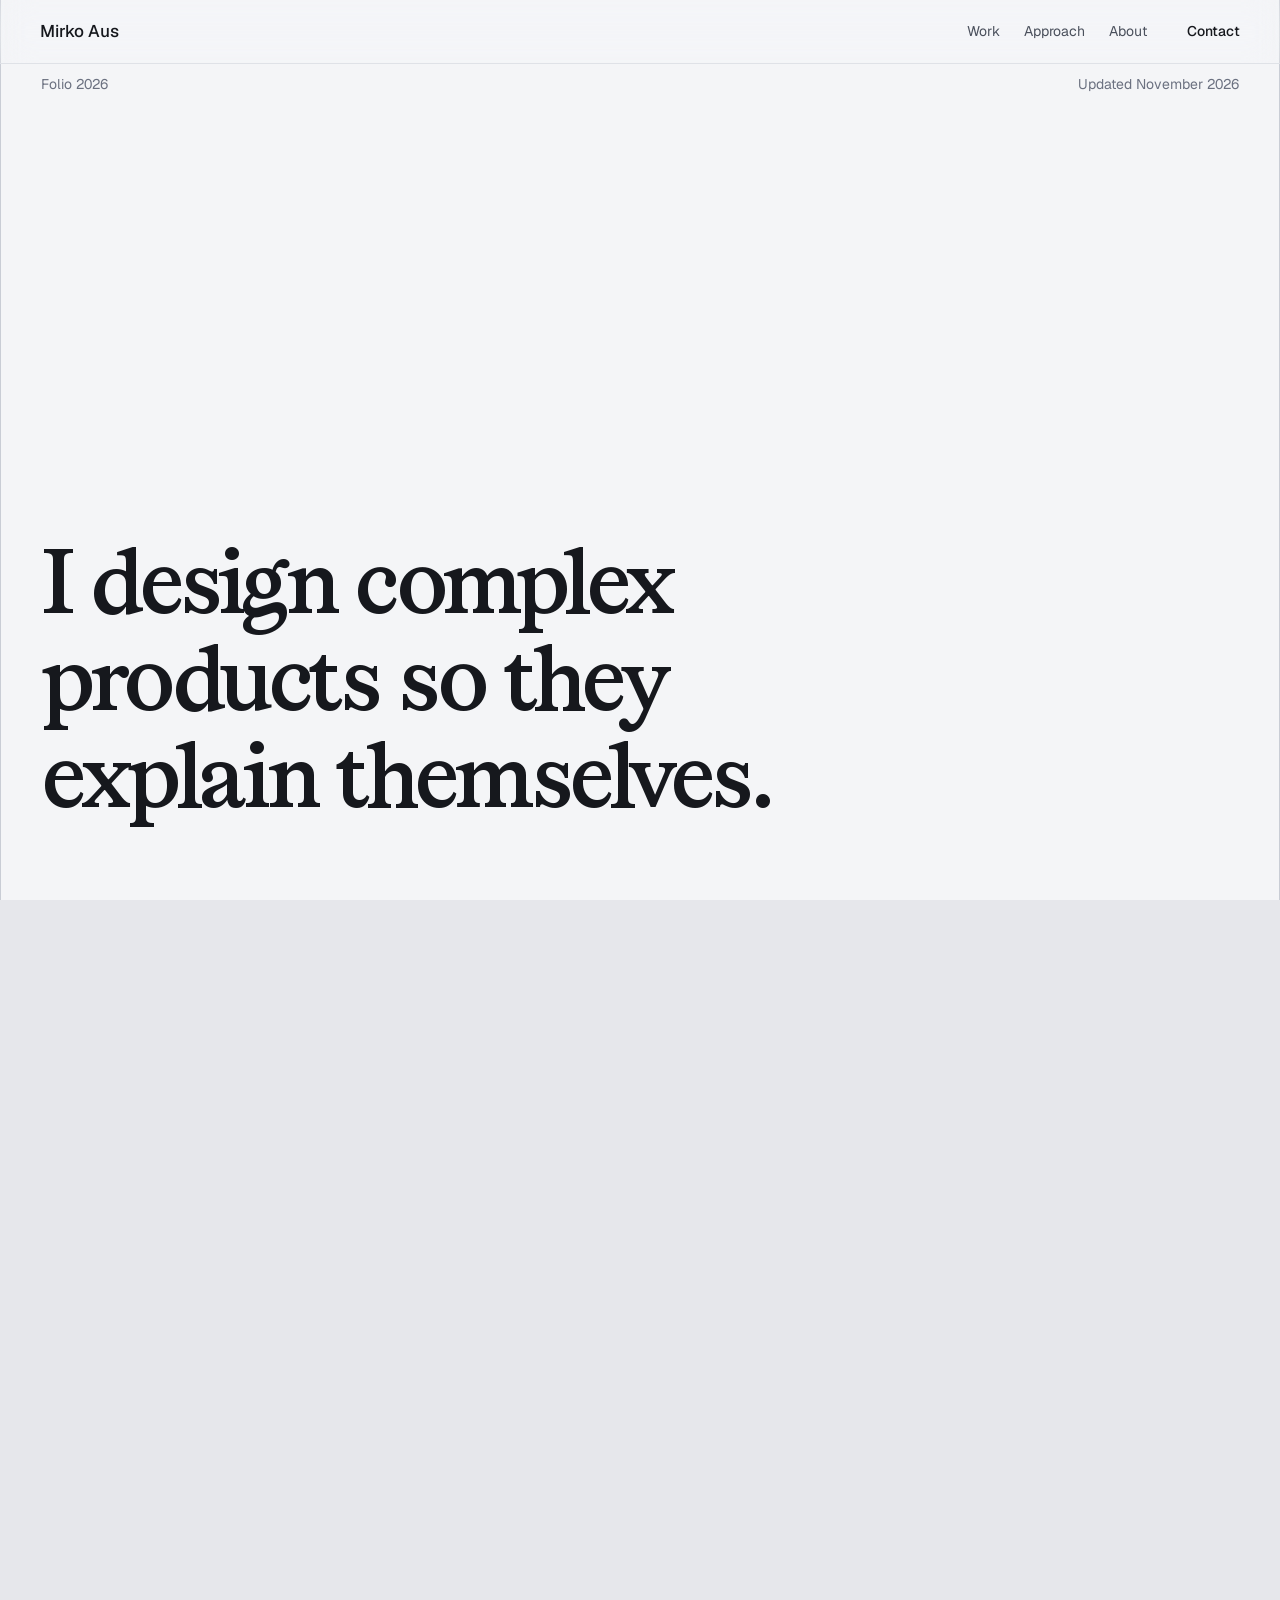
==== commit 78ccdd4a: "hero: single fixed scripted reveal; hand-drawn hover underlines (nav, cta, email + copy label) Co-Au" ====
--- a/index.html
+++ b/index.html
@@ -32,11 +32,11 @@
   <header class="nav" data-nav>
     <a class="nav__brand" href="#/" data-home>Mirko Aus</a>
     <nav class="nav__links" aria-label="Main">
-      <a class="nav__link" href="#work">Work</a>
-      <a class="nav__link" href="#approach">Approach</a>
-      <a class="nav__link" href="#about">About</a>
+      <a class="nav__link" href="#work" data-draw-line>Work</a>
+      <a class="nav__link" href="#approach" data-draw-line>Approach</a>
+      <a class="nav__link" href="#about" data-draw-line>About</a>
     </nav>
-    <a class="nav__cta" href="#contact" data-to-contact>Contact</a>
+    <a class="nav__cta" href="#contact" data-to-contact data-draw-line>Contact</a>
   </header>
 
   <!-- ScrollSmoother eases the scroll (js/motion.js); fixed UI (nav, lightbox) stays outside -->
@@ -94,11 +94,13 @@
         <footer class="footer" id="contact">
           <div class="footer__inner">
             <p class="footer__pitch">Have a product that needs to feel simpler? Let&rsquo;s talk.</p>
-            <button class="footer__email" type="button" data-copy-email aria-describedby="email-hint">
-              <span class="footer__email-text" data-email-text>Email</span>
+            <button class="footer__email" type="button" data-copy-email data-draw-trigger aria-describedby="email-hint">
+              <span class="footer__email-text" data-email-text data-draw-line>Email</span>
               <span class="footer__tag" id="email-hint">
+                <!-- Copy icon: Lucide (ISC license, lucide.dev) -->
+                <svg class="footer__tag-icon" viewBox="0 0 24 24" width="14" height="14" fill="none" stroke="currentColor" stroke-width="2" stroke-linecap="round" stroke-linejoin="round" aria-hidden="true" focusable="false"><rect width="14" height="14" x="8" y="8" rx="2" ry="2"/><path d="M4 16c-1.1 0-2-.9-2-2V4c0-1.1.9-2 2-2h10c1.1 0 2 .9 2 2"/></svg>
                 <span class="copy-swap">
-                  <span class="copy__label">Click to copy</span>
+                  <span class="copy__label">Copy</span>
                   <span class="copy__done" aria-hidden="true">Copied</span>
                 </span>
               </span>
@@ -131,6 +133,7 @@
   <script defer src="js/vendor/ScrollTrigger.min.js"></script>
   <script defer src="js/vendor/ScrollSmoother.min.js"></script>
   <script defer src="js/vendor/SplitText.min.js"></script>
+  <script defer src="js/vendor/DrawSVGPlugin.min.js"></script>
   <script type="module" src="js/main.js"></script>
   <script defer src="https://cloud.umami.is/script.js" data-website-id="140dc33f-ffa1-40a7-b902-d80009bcab99" data-domains="mirkoaus.com"></script>
 </body>
--- a/css/style.css
+++ b/css/style.css
@@ -221,17 +221,7 @@
   text-decoration: none;
   transition: color var(--duration-fast) ease;
 }
-.nav__link::after {
-  content: '';
-  position: absolute; left: 0; right: 0; bottom: -4px;
-  height: 1.5px;
-  background: currentColor;
-  transform: scaleX(0);
-  transform-origin: right;
-  transition: transform var(--duration-base) var(--ease-out);
-}
 .nav__link:hover, .nav__link.is-active { color: var(--ink); }
-.nav__link:hover::after, .nav__link.is-active::after { transform: scaleX(1); transform-origin: left; }
 
 body.is-project .nav__links { visibility: hidden; }
 
@@ -246,19 +236,31 @@
 /* Contact: editorial text link, not a pill */
 .nav__cta {
   font-size: var(--text-sm);
-  font-weight: 500;
-  text-decoration: underline;
-  text-decoration-thickness: 1.5px;
-  text-underline-offset: 5px;
+  position: relative;
+  font-weight: 500;
+  text-decoration: none;
   transition: color var(--duration-fast) ease;
 }
-.nav__cta:hover { color: var(--accent-ink); }
 
 @media (max-width: 640px) {
   /* blur re-rasterizes every scroll frame; too costly on low-end phones */
   .nav__links { display: none; }
   .nav__cta { margin-left: auto; }
 }
+
+/* Hand-drawn hover underline (js/drawline.js): sits just under the text, ember orange */
+[data-draw-line] { position: relative; }
+.draw-line {
+  position: absolute;
+  left: -2%;
+  right: -2%;
+  bottom: -0.45em;
+  height: 0.5em;
+  color: var(--accent);
+  pointer-events: none;
+}
+.draw-line svg { display: block; overflow: visible; }
+.project-card__cta-label { display: inline-block; }
 
 /* ── Layout helpers ────────────────────────────────── */
 /* The folio: one sheet, hairline edges, on a slightly darker surround */
@@ -465,8 +467,6 @@
   font-size: var(--text-sm);
   font-weight: 500;
 }
-.project-card__cta svg { transition: transform var(--duration-base) var(--ease-out); }
-a.project-card:hover .project-card__cta svg { transform: translateX(4px); }
 
 /* Hovering a project dims the rest of the list; the hovered title steps forward */
 .project-card__title { transition: transform var(--duration-base) var(--ease-out), color var(--duration-base) ease; }
@@ -620,17 +620,11 @@
   overflow-wrap: anywhere;
   color: var(--paper);
 }
-.footer__email {
-  text-decoration: underline;
-  text-decoration-color: transparent;
-  text-decoration-thickness: 2px;
-  text-underline-offset: 0.12em;
-  transition: text-decoration-color var(--duration-base) ease;
-}
-.footer__email:hover,
-.footer__email:focus-visible,
-.footer__email.is-copied { text-decoration-color: var(--accent); }
-.footer__email:focus-visible { outline: none; }
+.footer__email:focus-visible { outline: none; } /* the drawn line + Copy label show focus */
+.footer__email-text { position: relative; }
+.footer__email .draw-line { bottom: -0.04em; height: 0.16em; }
+.footer__tag-icon { flex: none; }
+.footer__tag { font-family: var(--font); } /* the email above is serif; UI labels stay Geist */
 
 .footer__tag {
   position: absolute;
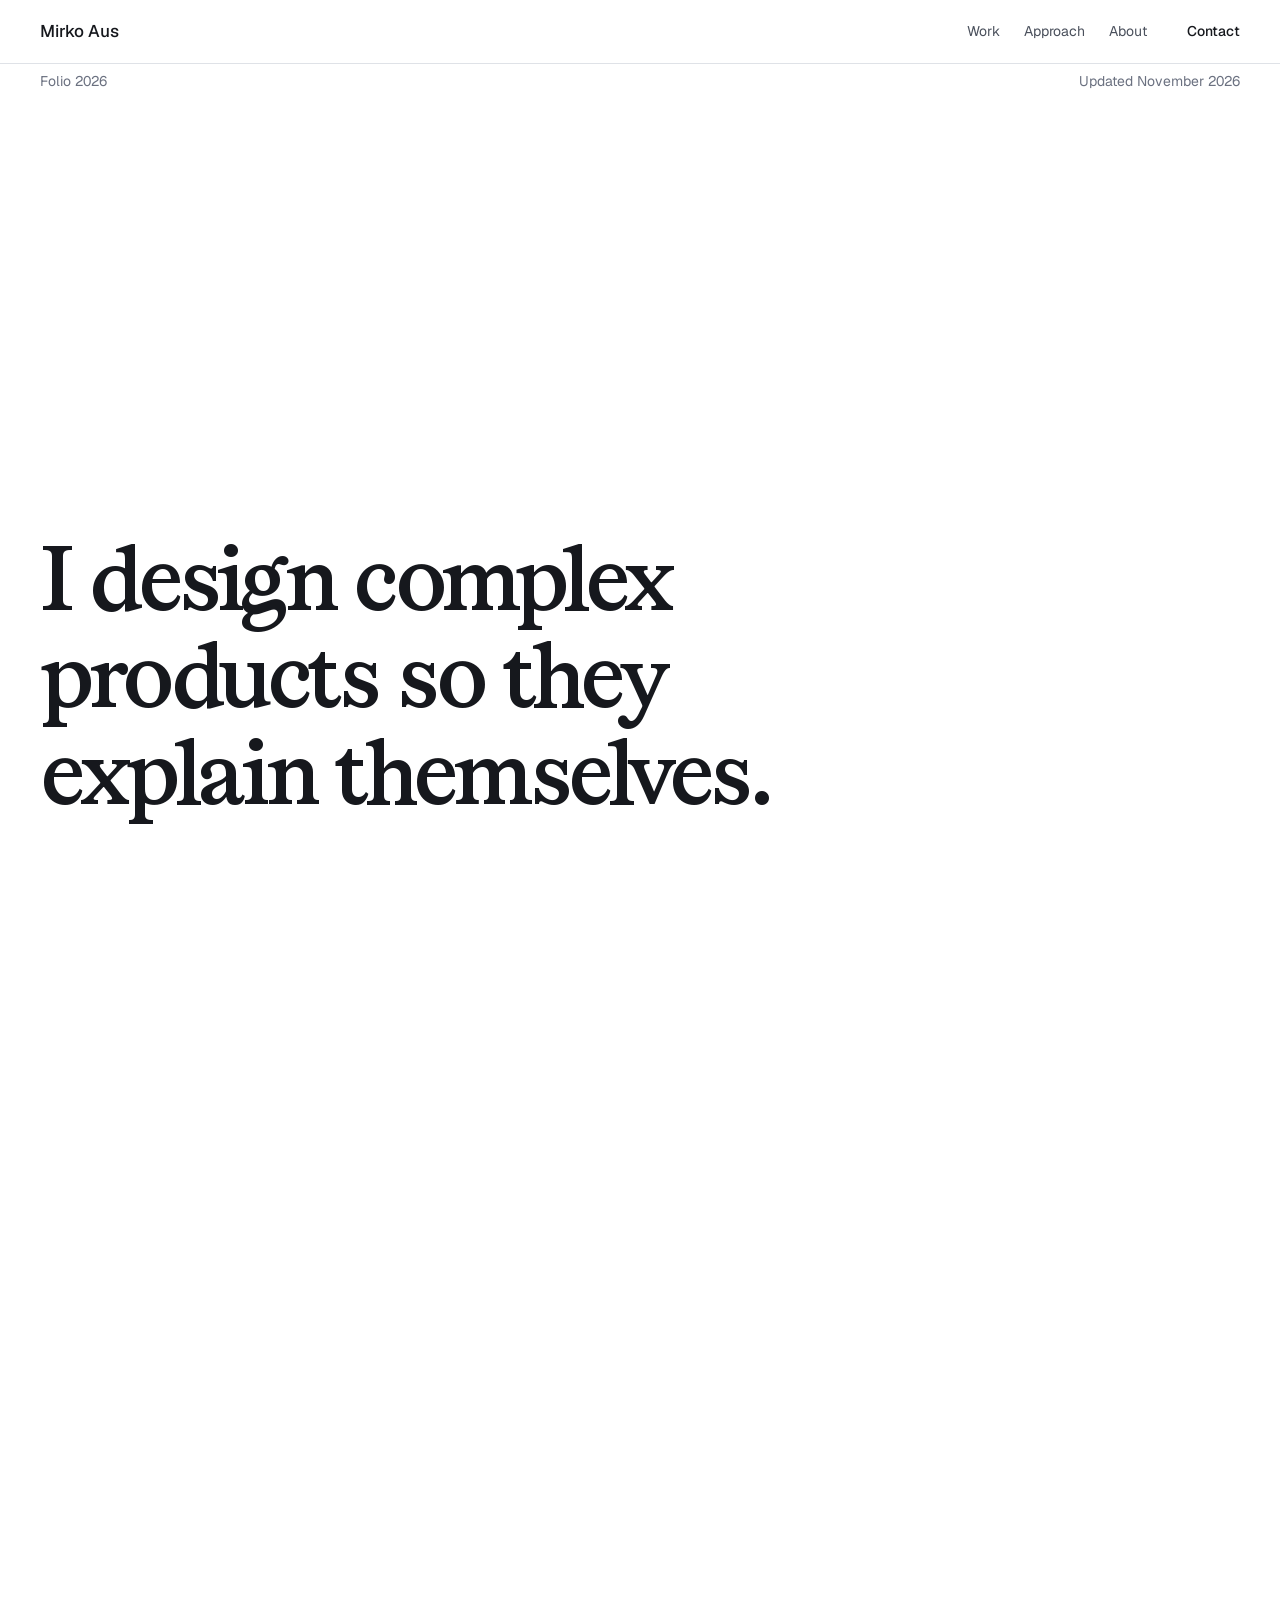
==== commit 6166a77c: "nav: 'All work' docks in nav via view transition; scroll travel 56px over 28%; no title hover animat" ====
--- a/index.html
+++ b/index.html
@@ -30,6 +30,8 @@
   <a class="skip-link" href="#main">Skip to content</a>
 
   <header class="nav" data-nav>
+    <!-- Project view only: "All work" docks left of the name (both move in the view transition) -->
+    <a class="nav__back" href="#/"><svg width="16" height="16" viewBox="0 0 18 18" fill="none" aria-hidden="true"><path d="M14 9H4M8 5L4 9l4 4" stroke="currentColor" stroke-width="1.5" stroke-linecap="round" stroke-linejoin="round"/></svg><span data-draw-line>All work</span></a>
     <a class="nav__brand" href="#/" data-home>Mirko Aus</a>
     <nav class="nav__links" aria-label="Main">
       <a class="nav__link" href="#work" data-draw-line>Work</a>
--- a/css/style.css
+++ b/css/style.css
@@ -33,14 +33,14 @@
 /* ── Tokens ────────────────────────────────────────── */
 :root {
   /* Color */
-  --paper: #f4f5f7;
+  --paper: #ffffff;
   --surface: #ffffff;
   --ink: #16181d;
   --ink-2: #4a505c;
   --ink-3: #6b7180;
   --line: #dfe2e7;
   --line-strong: #c9cdd5;
-  --canvas: #e6e7eb; /* around the sheet */
+  --canvas: #ffffff; /* page background around the container */
   /* Ember: accent for fills/rules/large text; accent-ink for small text (AA on paper) */
   --accent: #e2452b;
   --accent-ink: #b8321c;
@@ -50,7 +50,7 @@
   --ink-hover: #2b2f38;
   --on-ink-2: #a9afba;
   --on-ink-3: #8a909c;
-  --paper-veil: rgba(244, 245, 247, 0.97);
+  --paper-veil: rgba(255, 255, 255, 0.97);
 
   /* Type */
   --font: 'Geist', system-ui, -apple-system, 'Segoe UI', sans-serif;
@@ -206,7 +206,21 @@
 }
 .nav.is-scrolled { border-bottom-color: var(--line); }
 
+/* Back link: only in project view, docked left of the name */
+.nav__back {
+  display: none;
+  align-items: center;
+  gap: 6px;
+  font-size: var(--text-sm);
+  font-weight: 500;
+  text-decoration: none;
+  view-transition-name: nav-back;
+}
+body.is-project .nav__back { display: inline-flex; }
+body.is-project .nav__back + .nav__brand { margin-left: calc(var(--space-lg) * -1 + var(--space-md)); } /* tighter pair */
+
 .nav__brand {
+  view-transition-name: nav-brand; /* glides right when the back link docks in */
   font-weight: 500;
   text-decoration: none;
   letter-spacing: -0.01em;
@@ -263,16 +277,14 @@
 .project-card__cta-label { display: inline-block; }
 
 /* ── Layout helpers ────────────────────────────────── */
-/* The folio: one sheet, hairline edges, on a slightly darker surround */
+/* The folio: one centred container on a plain white page */
 .sheet {
   max-width: calc(var(--max) + var(--gutter) * 2);
   min-height: 100vh;
   margin-inline: auto;
   padding-top: var(--nav-height); /* nav is fixed above it */
   background: var(--paper);
-  border-inline: 1px solid var(--line-strong);
-}
-@media (max-width: 1023px) { .sheet { border-inline: 0; } }
+}
 #index-view { overflow-x: clip; } /* full-bleed strip uses 100vw, which includes the scrollbar */
 
 .hero, .work, .approach, .freelance, .about, .footer__inner {
@@ -349,9 +361,8 @@
   .hero { min-height: auto; gap: clamp(96px, 18vh, 200px); }
 }
 
-/* Load: headline words unscramble (hero.js, GSAP SplitText); dateline settles in */
+/* Load: headline words unscramble (hero.js, GSAP SplitText); dateline is static */
 @media (prefers-reduced-motion: no-preference) {
-  .hero__dateline { animation: rise 800ms var(--ease-out) both 200ms; }
 
   /* Hidden until the split is set up; 1.5s fallback if JS fails */
   .hero__title { opacity: 0; animation: fade-in 1ms linear 1.5s forwards; }
@@ -359,11 +370,12 @@
 }
 
 @keyframes fade-in { from { opacity: 0; } to { opacity: 1; } }
-@keyframes rise { from { opacity: 0; transform: translateY(12px); } to { opacity: 1; transform: none; } }
 
 /* ── Work: company groups ──────────────────────────── */
-.work__company { padding-block: var(--space-md) var(--space-xl); border-top: 1px solid var(--ink); }
+.work__company { padding-bottom: var(--space-xl); }
 .work__company-head {
+  padding-top: var(--space-md);
+  border-top: 1px solid var(--ink); /* the company rule moves with its head */
   display: flex;
   flex-wrap: wrap;
   align-items: baseline;
@@ -468,14 +480,11 @@
   font-weight: 500;
 }
 
-/* Hovering a project dims the rest of the list; the hovered title steps forward */
-.project-card__title { transition: transform var(--duration-base) var(--ease-out), color var(--duration-base) ease; }
+/* Hovering a project dims the rest of the list (titles stay still and unchanged) */
 .project-card__text { transition: color var(--duration-base) ease; }
 @media (hover: hover) {
-  .work__companies:has(a.project-card:hover) .project-card:not(:hover) .project-card__text,
-  .work__companies:has(a.project-card:hover) .project-card:not(:hover) .project-card__title { color: var(--ink-3); }
+  .work__companies:has(a.project-card:hover) .project-card:not(:hover) :is(.project-card__summary, .project-card__scope, .project-card__cta) { color: var(--ink-3); }
   .work__companies:has(a.project-card:hover) .project-card:not(:hover) .frame__media img { opacity: 0.55; }
-  a.project-card:hover .project-card__title { transform: translateX(6px); }
 }
 .frame__media img { transition: transform var(--duration-slow) var(--ease-out), opacity var(--duration-base) ease; }
 .project-card__cta--soon { color: var(--ink-3); font-weight: 400; }
@@ -485,7 +494,8 @@
 
 
 /* ── Approach: principle → how → where it shows up ── */
-.approach__rows { margin-top: var(--space-lg); border-top: 1px solid var(--ink); }
+.approach__rows { margin-top: var(--space-lg); }
+.approach__row:first-child { border-top: 1px solid var(--ink); } /* rule moves with the row */
 .approach__row {
   display: grid;
   grid-template-columns: 4fr 5fr 3fr;
@@ -727,6 +737,12 @@
 ::view-transition-old(root),
 ::view-transition-new(root) { animation-duration: 320ms; }
 ::view-transition-group(project-media) { animation-duration: 520ms; animation-timing-function: var(--ease-out); }
+/* Nav: name glides to its new spot; "All work" rises into the bar / sinks out of it */
+::view-transition-group(nav-brand) { animation-duration: 520ms; animation-timing-function: var(--ease-out); }
+::view-transition-new(nav-back) { animation: nav-back-in 520ms var(--ease-out) both; }
+::view-transition-old(nav-back) { animation: nav-back-out 320ms ease-in both; }
+@keyframes nav-back-in { from { opacity: 0; transform: translateY(14px); } }
+@keyframes nav-back-out { to { opacity: 0; transform: translateY(14px); } }
 
 /* Smoother active (js/motion.js): GSAP pins replace sticky */
 html.has-smoother .case__toc { position: static; top: auto; }
--- a/css/project-page.css
+++ b/css/project-page.css
@@ -5,18 +5,6 @@
   padding: var(--space-lg) var(--gutter) 0;
 }
 
-.case__back {
-  display: inline-flex;
-  align-items: center;
-  gap: 6px;
-  font-size: var(--text-sm);
-  color: var(--ink-2);
-  text-decoration: none;
-  transition: color var(--duration-fast) ease;
-}
-.case__back svg { transition: transform var(--duration-base) var(--ease-out); }
-.case__back:hover { color: var(--ink); }
-.case__back:hover svg { transform: translateX(-3px); }
 
 /* Title left, inspect panel right: specs read like a Figma properties panel */
 .case__intro {
@@ -28,7 +16,8 @@
 }
 .case__head { min-width: 0; }
 
-.case__inspect { border-top: 1px solid var(--ink); font-size: var(--text-sm); }
+.case__inspect { font-size: var(--text-sm); }
+.case__inspect > div:first-child { border-top: 1px solid var(--ink); } /* rule moves with the row */
 .case__inspect > div {
   display: grid;
   grid-template-columns: 88px 1fr;
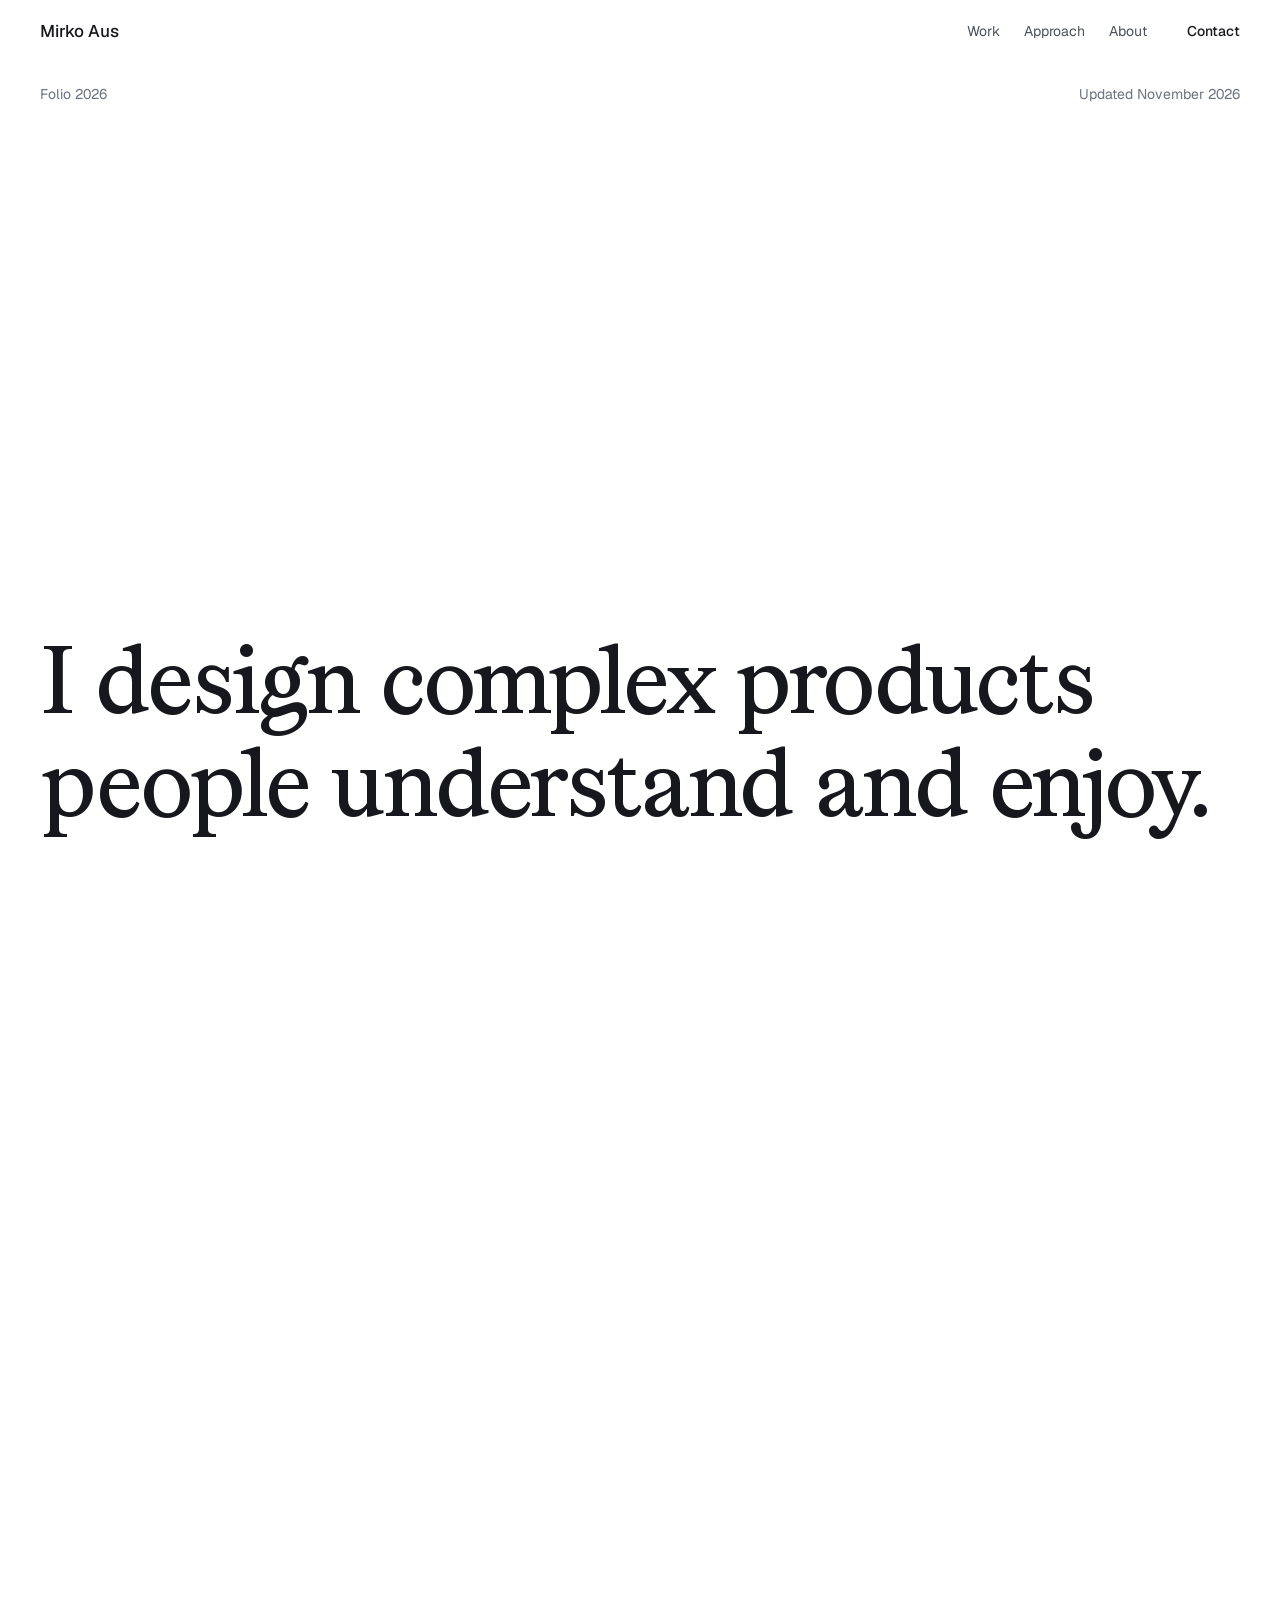
==== commit ca020b0d: "WIP: sync in-progress work for laptop Co-Authored-By: Claude Opus 5.5 <noreply@anthropic.com>" ====
--- a/index.html
+++ b/index.html
@@ -52,14 +52,21 @@
             <!-- Hero: type-led; line reveal in js/hero.js -->
             <section class="hero" aria-labelledby="hero-title">
               <p class="hero__dateline"><span>Folio 2026</span><span>Updated November 2026</span></p>
-              <h1 class="hero__title" id="hero-title">I design complex products so they explain themselves.</h1>
+              <h1 class="hero__title" id="hero-title"><span class="hero__line">I design complex products</span> <span class="hero__line">people understand and enjoy.</span></h1>
+            </section>
+
+            <section class="stats" aria-label="At a glance">
+              <dl class="stats__list">
+                <div class="stats__item"><dd>3</dd><dt>Games shipped</dt></div>
+                <div class="stats__item"><dd>5</dd><dt>SaaS products</dt></div>
+                <div class="stats__item"><dd>7</dd><dt>Years in product design</dt></div>
+                <div class="stats__item"><dd>3</dd><dt>Design awards</dt></div>
+              </dl>
             </section>
 
             <section class="work" id="work" aria-labelledby="work-title">
               <header class="section-head">
-                <h2 class="section-title" id="work-title">Work</h2>
-                <p class="section-sub">Newest first. Open a project for the full case study.</p>
-              </header>
+                <h2 class="section-title" id="work-title">Work</h2>              </header>
               <div data-work></div>
             </section>
 
@@ -120,7 +127,7 @@
   </div>
 
   <dialog class="lightbox" data-lightbox aria-label="Image viewer">
-    <button class="lightbox__close btn btn--ghost" type="button">Close</button>
+    <button class="lightbox__close btn btn--ghost" type="button">Close<svg width="14" height="14" viewBox="0 0 18 18" fill="none" stroke="currentColor" stroke-width="1.5" stroke-linecap="round" stroke-linejoin="round" aria-hidden="true"><path d="M4.5 4.5l9 9M13.5 4.5l-9 9"/></svg></button>
     <button class="lightbox__nav lightbox__nav--prev" type="button" aria-label="Previous image" data-lightbox-step="-1"></button>
     <figure class="lightbox__figure">
       <img class="lightbox__img" alt="" data-lightbox-img />
--- a/css/style.css
+++ b/css/style.css
@@ -197,27 +197,35 @@
   gap: var(--space-lg);
   height: var(--nav-height);
   /* align with the centered content column */
-  padding-inline: max(var(--gutter), calc((100% - var(--max)) / 2 + var(--gutter)));
+  --nav-pad: max(var(--gutter), calc((100% - var(--max)) / 2 + var(--gutter)));
+  padding-inline: var(--nav-pad);
   background: transparent; /* the blur alone separates it from content */
   backdrop-filter: saturate(1.4) blur(16px);
   -webkit-backdrop-filter: saturate(1.4) blur(16px);
   border-bottom: 1px solid transparent;
-  transition: border-color var(--duration-base) ease;
-}
-.nav.is-scrolled { border-bottom-color: var(--line); }
-
-/* Back link: only in project view, docked left of the name */
+  transition: border-color var(--duration-base) ease, opacity var(--duration-base) ease;
+  view-transition-name: nav; /* out of the page crossfade: stays put across view swaps */
+}
+
+/* Back link: project view only. Lives in the fixed nav layer at the content's left edge;
+   motion.js (dockBack) starts it down in the page and docks it as you scroll. */
 .nav__back {
+  position: absolute;
+  left: var(--nav-pad);
+  top: 50%;
+  margin-top: -10px;
   display: none;
   align-items: center;
   gap: 6px;
+  height: 20px;
   font-size: var(--text-sm);
   font-weight: 500;
   text-decoration: none;
-  view-transition-name: nav-back;
 }
 body.is-project .nav__back { display: inline-flex; }
-body.is-project .nav__back + .nav__brand { margin-left: calc(var(--space-lg) * -1 + var(--space-md)); } /* tighter pair */
+/* Without GSAP: no scroll dock, so keep it in the bar and move the name over */
+html:not(.has-smoother) body.is-project .nav__brand { margin-left: 104px; }
+
 
 .nav__brand {
   view-transition-name: nav-brand; /* glides right when the back link docks in */
@@ -284,16 +292,32 @@
   margin-inline: auto;
   padding-top: var(--nav-height); /* nav is fixed above it */
   background: var(--paper);
-}
-#index-view { overflow-x: clip; } /* full-bleed strip uses 100vw, which includes the scrollbar */
-
-.hero, .work, .approach, .freelance, .about, .footer__inner {
+  display: flow-root; /* keep the footer's bottom margin inside, so the smoother can scroll to it */
+}
+/* Clip at viewport width (not the sheet) so the freelance strip can bleed to the screen edge;
+   100vw includes the scrollbar, so the bleed overshoots slightly */
+#smooth-content { overflow-x: clip; }
+
+.hero, .stats, .work, .approach, .freelance, .about, .footer__inner {
   max-width: var(--max);
   margin-inline: auto;
   padding-inline: var(--gutter);
 }
 
-.work, .approach, .freelance, .about { padding-top: var(--space-3xl); }
+.stats, .work, .approach, .freelance, .about { padding-top: var(--space-3xl); }
+.stats { padding-top: var(--space-lg); }
+.stats + .work { padding-top: var(--space-2xl); }
+
+/* At a glance: four equal cells in one hairline grid (borders overlap by 1px, so shared edges stay single) */
+.stats__list { display: grid; grid-template-columns: repeat(4, 1fr); margin: 0; padding: 0 1px 1px 0; }
+.stats__item {
+  display: flex; align-items: baseline; gap: var(--space-xs);
+  padding: var(--space-sm) var(--space-md);
+  border: 1px solid var(--line); margin: 0 -1px -1px 0;
+}
+.stats__item dd { margin: 0; font-size: var(--text-base); font-weight: 500; font-variant-numeric: tabular-nums; }
+.stats__item dt { order: 1; font-size: var(--text-sm); color: var(--ink-3); }
+@media (max-width: 700px) { .stats__list { grid-template-columns: 1fr 1fr; } .stats__item { padding: var(--space-sm); } }
 
 .section-head { margin-bottom: var(--space-xl); }
 @media (min-width: 900px) {
@@ -303,7 +327,7 @@
     column-gap: var(--space-xl);
     align-items: end;
   }
-  .section-head .section-sub { margin-top: 0; padding-bottom: 0.35em; }
+  .section-head .section-sub { margin-top: 0; padding-bottom: 0.35em; justify-self: end; text-align: right; }
 }
 
 .section-title {
@@ -329,6 +353,7 @@
   justify-content: space-between;
   min-height: calc(100svh - var(--nav-height));
   padding-bottom: var(--space-xl);
+  container-type: inline-size; /* headline sizes to the measure (cqi) */
 }
 
 .hero__dateline {
@@ -340,14 +365,15 @@
   font-variant-numeric: tabular-nums;
 }
 
+/* Two set lines; line 2 spans the measure at any width. Wraps freely below 900px */
 .hero__title {
-  max-width: 13.5ch;
-  font-size: clamp(3rem, 0.9rem + 6.6vw, 7.75rem);
-  font-weight: 500;
-  line-height: 0.98;
-  letter-spacing: -0.045em;
+  font-size: max(2.75rem, 8.6cqi);
+  font-weight: 400;
+  line-height: 1;
+  letter-spacing: -0.03em;
   text-wrap: balance;
 }
+@media (min-width: 900px) { .hero__line { display: block; white-space: nowrap; } }
 
 /* Mesh gradient canvas (hero.js): lighten-blended, so colour shows only on the dark letters */
 .hero__mesh {
@@ -387,34 +413,32 @@
 
 .work__projects { display: grid; gap: var(--space-md); }
 
+/* Card: hairline frame. Image runs edge to edge on the left; the text is a compact panel
+   the height of the image: meta + title anchor the top, the CTA sits on the bottom edge. */
 .project-card {
-  display: block;
+  display: grid;
+  grid-template-columns: minmax(0, 7fr) minmax(0, 5fr); /* minmax: images can't widen a column */
   background: var(--surface);
   border: 1px solid var(--line);
   text-decoration: none;
-  transition: border-color var(--duration-base) ease;
+  transition: border-color var(--duration-base) ease, background-color var(--duration-base) ease;
 }
 a.project-card:hover,
-a.project-card:focus-visible { border-color: var(--ink); }
-.project-card__head {
+a.project-card:focus-visible {
+  border-color: var(--ink);
+  background: color-mix(in srgb, var(--ink) 5%, var(--surface)); /* barely-there grey */
+}
+.project-card .frame__media { border-radius: 0; } /* sets the card height; the text panel stretches to match */
+.project-card__text {
   display: flex;
-  justify-content: space-between;
-  gap: var(--space-md);
-  padding: 12px var(--space-md);
-  border-bottom: 1px solid var(--line);
-  font-size: var(--text-xs);
-  color: var(--ink-3);
-  font-variant-numeric: tabular-nums;
-}
-.project-card__body {
-  display: grid;
-  grid-template-columns: 7fr 5fr;
-  gap: var(--space-lg);
-  align-items: start;
-  padding: var(--space-md);
-}
-@media (max-width: 720px) {
-  .project-card__body { grid-template-columns: 1fr; gap: var(--space-md); }
+  flex-direction: column;
+  padding: var(--space-md) var(--space-lg) var(--space-md) var(--space-md);
+  border-left: 1px solid var(--line);
+}
+.project-card__text .project-card__cta { margin-top: auto; padding-top: var(--space-md); align-self: flex-start; }
+@media (max-width: 900px) {
+  .project-card { grid-template-columns: 1fr; }
+  .project-card__text { padding: var(--space-md); border-left: 0; border-top: 1px solid var(--line); }
 }
 
 /* Figma-style frame: name label above, selection outline on hover */
@@ -462,30 +486,24 @@
 a.project-card:focus-visible { outline: none; }
 
 .project-card__title {
-  font-size: var(--text-xl);
+  font-size: clamp(1.75rem, 1.2rem + 1.2vw, 2.375rem);
   font-weight: 500;
-  line-height: 1.15;
-  letter-spacing: -0.02em;
-}
-.project-card__summary { margin-top: var(--space-sm); color: var(--ink-2); max-width: 46ch; }
-
-.project-card__scope { margin-top: var(--space-sm); font-size: var(--text-sm); color: var(--ink-3); }
+  line-height: 1.1;
+  letter-spacing: -0.025em;
+}
+.project-card__meta { margin-bottom: var(--space-xs); font-size: var(--text-sm); color: var(--ink-3); font-variant-numeric: tabular-nums; }
+.project-card__summary { margin-top: var(--space-sm); color: var(--ink-2); max-width: 44ch; transition: color var(--duration-base) ease; }
+a.project-card:hover .project-card__summary { color: var(--ink); }
 
 .project-card__cta {
   display: inline-flex;
   align-items: center;
   gap: 6px;
-  margin-top: var(--space-md);
+  margin-top: var(--space-lg);
   font-size: var(--text-sm);
   font-weight: 500;
 }
 
-/* Hovering a project dims the rest of the list (titles stay still and unchanged) */
-.project-card__text { transition: color var(--duration-base) ease; }
-@media (hover: hover) {
-  .work__companies:has(a.project-card:hover) .project-card:not(:hover) :is(.project-card__summary, .project-card__scope, .project-card__cta) { color: var(--ink-3); }
-  .work__companies:has(a.project-card:hover) .project-card:not(:hover) .frame__media img { opacity: 0.55; }
-}
 .frame__media img { transition: transform var(--duration-slow) var(--ease-out), opacity var(--duration-base) ease; }
 .project-card__cta--soon { color: var(--ink-3); font-weight: 400; }
 
@@ -530,29 +548,38 @@
 }
 
 /* ── Freelance: natural aspect ratios, one height ─── */
-/* Bleeds past the content column to the sheet's edge, so cut-off items signal more */
+/* Bleeds past the content column to the screen edge, so cut-off items signal more.
+   Mouse drag on the strip scrolls it (content.js dragScroll) */
 .freelance__strip {
   display: flex;
   gap: var(--space-sm);
-  margin-right: calc(var(--gutter) * -1);
-  padding: 6px var(--gutter) 0 0; /* top: room for hover lift; right: end breathing room */
+  margin-right: calc((100% - 100vw) / 2);
+  padding: 6px calc((100vw - 100%) / 2) 0 0; /* top: room for hover lift; right: equals the bleed, so the last image ends flush with the content's right edge at full scroll */
   overflow-x: auto;
-  scroll-snap-type: x proximity;
   /* Native bar would span the bleed to the screen edge; a custom bar spans the column instead */
   scrollbar-width: none;
 }
 .freelance__strip::-webkit-scrollbar { display: none; }
+@media (pointer: fine) { .freelance__strip { cursor: grab; } }
+.freelance__strip.is-dragging { cursor: grabbing; user-select: none; }
 .freelance__strip:focus-visible { outline-offset: 4px; }
 
 /* Custom scrollbar, content-column width. Thumb size/offset set by main.js */
 .freelance__bar {
   position: relative;
-  height: 8px;
+  height: 3px;
   margin-top: var(--space-md);
   background: var(--line);
-  cursor: pointer;
+  cursor: grab;
+  isolation: isolate;
   touch-action: none;
-}
+  transition: height var(--duration-fast) var(--ease-out), margin var(--duration-fast) var(--ease-out);
+}
+/* Hit area (arrow cursor): same distance on all four sides, so the grow zone is easy to find */
+.freelance__bar::before { content: ''; position: absolute; inset: -20px; z-index: -1; cursor: default; } /* behind the bar: line itself keeps the drag cursor */
+/* Grows from the centre; half-growth margins keep layout around it from shifting */
+.freelance__bar:hover,
+.freelance__bar.is-dragging { height: 8px; margin-block: calc(var(--space-md) - 2.5px) -2.5px; }
 .freelance__thumb {
   position: absolute;
   inset: 0 auto 0 0;
@@ -572,7 +599,6 @@
   overflow: hidden;
   border-radius: var(--radius-sm);
   background: var(--line);
-  scroll-snap-align: start;
   transition: transform var(--duration-base) var(--ease-out);
 }
 .freelance__item > img, .freelance__item > video { width: auto; height: 100%; }
@@ -602,13 +628,16 @@
   .about__portrait { max-width: 320px; }
 }
 
-/* ── Footer: inverted, the email is the CTA ───────── */
+/* ── Footer: floating black card, the email is the CTA ── */
+/* Floating black card, inset from the page edges (no shadow) */
 .footer {
-  margin-top: var(--space-2xl);
+  margin: var(--space-2xl) var(--gutter); /* equal white space above and below */
   padding-block: var(--space-2xl) var(--space-lg);
   background: var(--ink);
   color: var(--paper);
 }
+.footer .footer__inner { padding-inline: var(--space-xl); }
+@media (max-width: 720px) { .footer .footer__inner { padding-inline: var(--space-md); } }
 .footer__pitch {
   max-width: 24ch;
   font-size: var(--text-xl);
@@ -682,49 +711,67 @@
   background: var(--paper-veil);
   color: var(--ink);
 }
-.lightbox[open] { display: grid; grid-template-columns: auto 1fr auto; align-items: center; gap: var(--space-sm); }
+.lightbox[open] { display: grid; grid-template-columns: auto 1fr auto; grid-template-rows: minmax(0, 1fr); align-items: center; gap: var(--space-sm); }
 .lightbox::backdrop { background: transparent; }
 
 .lightbox__figure {
+  position: relative;
   display: flex;
   flex-direction: column;
   align-items: center;
   gap: var(--space-sm);
   height: 100%;
   min-width: 0;
+  min-height: 0;
   justify-content: center;
 }
 .lightbox__img {
+  position: relative;
+  z-index: 1; /* above the outgoing ghost */
+  view-transition-name: lightbox-media; /* thumbnail ↔ lightbox morph (gallery.js) */
   max-width: 100%;
   max-height: calc(100% - 40px);
+  min-height: 0;
   object-fit: contain;
   border-radius: var(--radius-sm);
   box-shadow: 0 30px 80px -30px rgba(22, 24, 29, 0.35);
 }
+/* Outgoing clone during prev/next (gallery.js step); animated via WAAPI, sits under the new image */
+.lightbox__ghost {
+  position: absolute;
+  object-fit: contain;
+  pointer-events: none;
+  box-shadow: 0 30px 80px -30px rgba(22, 24, 29, 0.35);
+}
 .lightbox__caption { font-size: var(--text-sm); color: var(--ink-2); }
-.lightbox__close { position: absolute; top: var(--space-sm); right: var(--space-sm); }
 
 .lightbox__nav {
   width: 44px; height: 44px;
-  border-radius: 50%;
+  border-radius: 0;
   border: 1px solid var(--line-strong);
   background: var(--surface) no-repeat center / 18px;
-  transition: border-color var(--duration-fast) ease;
-}
-.lightbox__nav:hover { border-color: var(--ink); }
+  transition: border-color var(--duration-fast) ease, background-color var(--duration-fast) ease;
+}
+.lightbox__nav:hover,
+.lightbox__close:hover { border-color: var(--ink); background-color: rgba(22, 24, 29, 0.04); }
 .lightbox__nav--prev { background-image: url("data:image/svg+xml,%3Csvg xmlns='http://www.w3.org/2000/svg' viewBox='0 0 18 18' fill='none' stroke='%2316181d' stroke-width='1.5' stroke-linecap='round' stroke-linejoin='round'%3E%3Cpath d='M14 9H4M8 5L4 9l4 4'/%3E%3C/svg%3E"); }
 .lightbox__nav--next { background-image: url("data:image/svg+xml,%3Csvg xmlns='http://www.w3.org/2000/svg' viewBox='0 0 18 18' fill='none' stroke='%2316181d' stroke-width='1.5' stroke-linecap='round' stroke-linejoin='round'%3E%3Cpath d='M4 9h10M10 5l4 4-4 4'/%3E%3C/svg%3E"); }
+.lightbox__close { position: absolute; top: var(--space-sm); right: var(--space-sm); display: inline-flex; align-items: center; gap: 8px; }
 .lightbox.is-single .lightbox__nav { visibility: hidden; }
 
-@media (prefers-reduced-motion: no-preference) {
-  .lightbox[open] { animation: fade-in var(--duration-base) ease; }
-  .lightbox[open] .lightbox__img { animation: zoom-in 420ms var(--ease-out); }
+/* Image morphs to/from its thumbnail via view transitions (gallery.js); the root crossfade
+   handles the veil. Without view-transition support, fall back to fade + zoom */
+@supports not (view-transition-name: none) {
+  @media (prefers-reduced-motion: no-preference) {
+    .lightbox[open] { animation: fade-in var(--duration-base) ease; }
+    .lightbox[open] .lightbox__img { animation: zoom-in 420ms var(--ease-out); }
+  }
 }
 @keyframes zoom-in { from { transform: scale(0.96); opacity: 0; } to { transform: none; opacity: 1; } }
 
 @media (max-width: 640px) {
   .lightbox { padding: var(--space-xl) var(--space-sm) var(--space-md); }
-  .lightbox[open] { grid-template-columns: 1fr; grid-template-rows: 1fr auto; }
+  .lightbox[open] { grid-template-columns: 1fr; grid-template-rows: minmax(0, 1fr) auto; }
   .lightbox__figure { grid-column: 1; grid-row: 1; }
   .lightbox__nav { grid-row: 2; justify-self: center; }
   .lightbox__nav--prev { grid-column: 1; margin-right: 60px; }
@@ -736,13 +783,21 @@
 
 ::view-transition-old(root),
 ::view-transition-new(root) { animation-duration: 320ms; }
-::view-transition-group(project-media) { animation-duration: 520ms; animation-timing-function: var(--ease-out); }
-/* Nav: name glides to its new spot; "All work" rises into the bar / sinks out of it */
+::view-transition-group(project-media),
+::view-transition-group(lightbox-media) { animation-duration: 520ms; animation-timing-function: var(--ease-out); }
+/* Nav stays constant across view swaps: during a transition the page is replaced by snapshots,
+   which don't carry backdrop-filter, so the blur is re-applied live on the nav's own group */
+::view-transition-group(nav) {
+  animation-duration: 0s;
+  backdrop-filter: saturate(1.4) blur(16px);
+  -webkit-backdrop-filter: saturate(1.4) blur(16px);
+}
+/* Nav: name glides back when leaving a project with "All work" docked */
 ::view-transition-group(nav-brand) { animation-duration: 520ms; animation-timing-function: var(--ease-out); }
-::view-transition-new(nav-back) { animation: nav-back-in 520ms var(--ease-out) both; }
-::view-transition-old(nav-back) { animation: nav-back-out 320ms ease-in both; }
-@keyframes nav-back-in { from { opacity: 0; transform: translateY(14px); } }
-@keyframes nav-back-out { to { opacity: 0; transform: translateY(14px); } }
+/* Lightbox: nav is hidden while it's open, so the transition's default crossfade fades it out
+   on open and back in on close; same duration/ease as the image morph (data-lbvt set in gallery.js) */
+html:has(.lightbox[open]) :is(.nav, .nav__brand) { opacity: 0; }
+html[data-lbvt]::view-transition-group(nav) { animation-duration: 520ms; animation-timing-function: var(--ease-out); }
 
 /* Smoother active (js/motion.js): GSAP pins replace sticky */
 html.has-smoother .case__toc { position: static; top: auto; }
--- a/css/project-page.css
+++ b/css/project-page.css
@@ -4,6 +4,8 @@
   margin-inline: auto;
   padding: var(--space-lg) var(--gutter) 0;
 }
+/* Where "All work" starts before it docks into the nav (motion.js dockBack) */
+.case__dock { display: block; height: 20px; }
 
 
 /* Title left, inspect panel right: specs read like a Figma properties panel */
@@ -279,16 +281,20 @@
   gap: var(--space-lg);
   align-items: center;
   margin-top: var(--space-2xl);
-  padding-top: var(--space-lg);
-  border-top: 1px solid var(--line);
+  padding: var(--space-md);
+  background: var(--surface);
+  border: 1px solid var(--line); /* same frame + hover as .project-card */
   text-decoration: none;
+  transition: border-color var(--duration-base) ease, background-color var(--duration-base) ease;
+}
+.case__next:hover,
+.case__next:focus-visible {
+  border-color: var(--ink);
+  background: color-mix(in srgb, var(--ink) 5%, var(--surface));
 }
 .case__next-label { font-size: var(--text-sm); color: var(--ink-2); }
-.case__next-title {
-  margin-top: 4px;
-  transition: color var(--duration-fast) ease;
-}
-.case__next:hover .case__next-title { color: var(--accent); }
+.case__next-title { margin-top: 4px; }
+.case__next-title [data-draw-line] { display: inline-block; } /* underline spans the title, not the column */
 .case__next .frame__media { aspect-ratio: 16 / 9; }
 
 @media (max-width: 640px) { .case__next { grid-template-columns: 1fr; } }
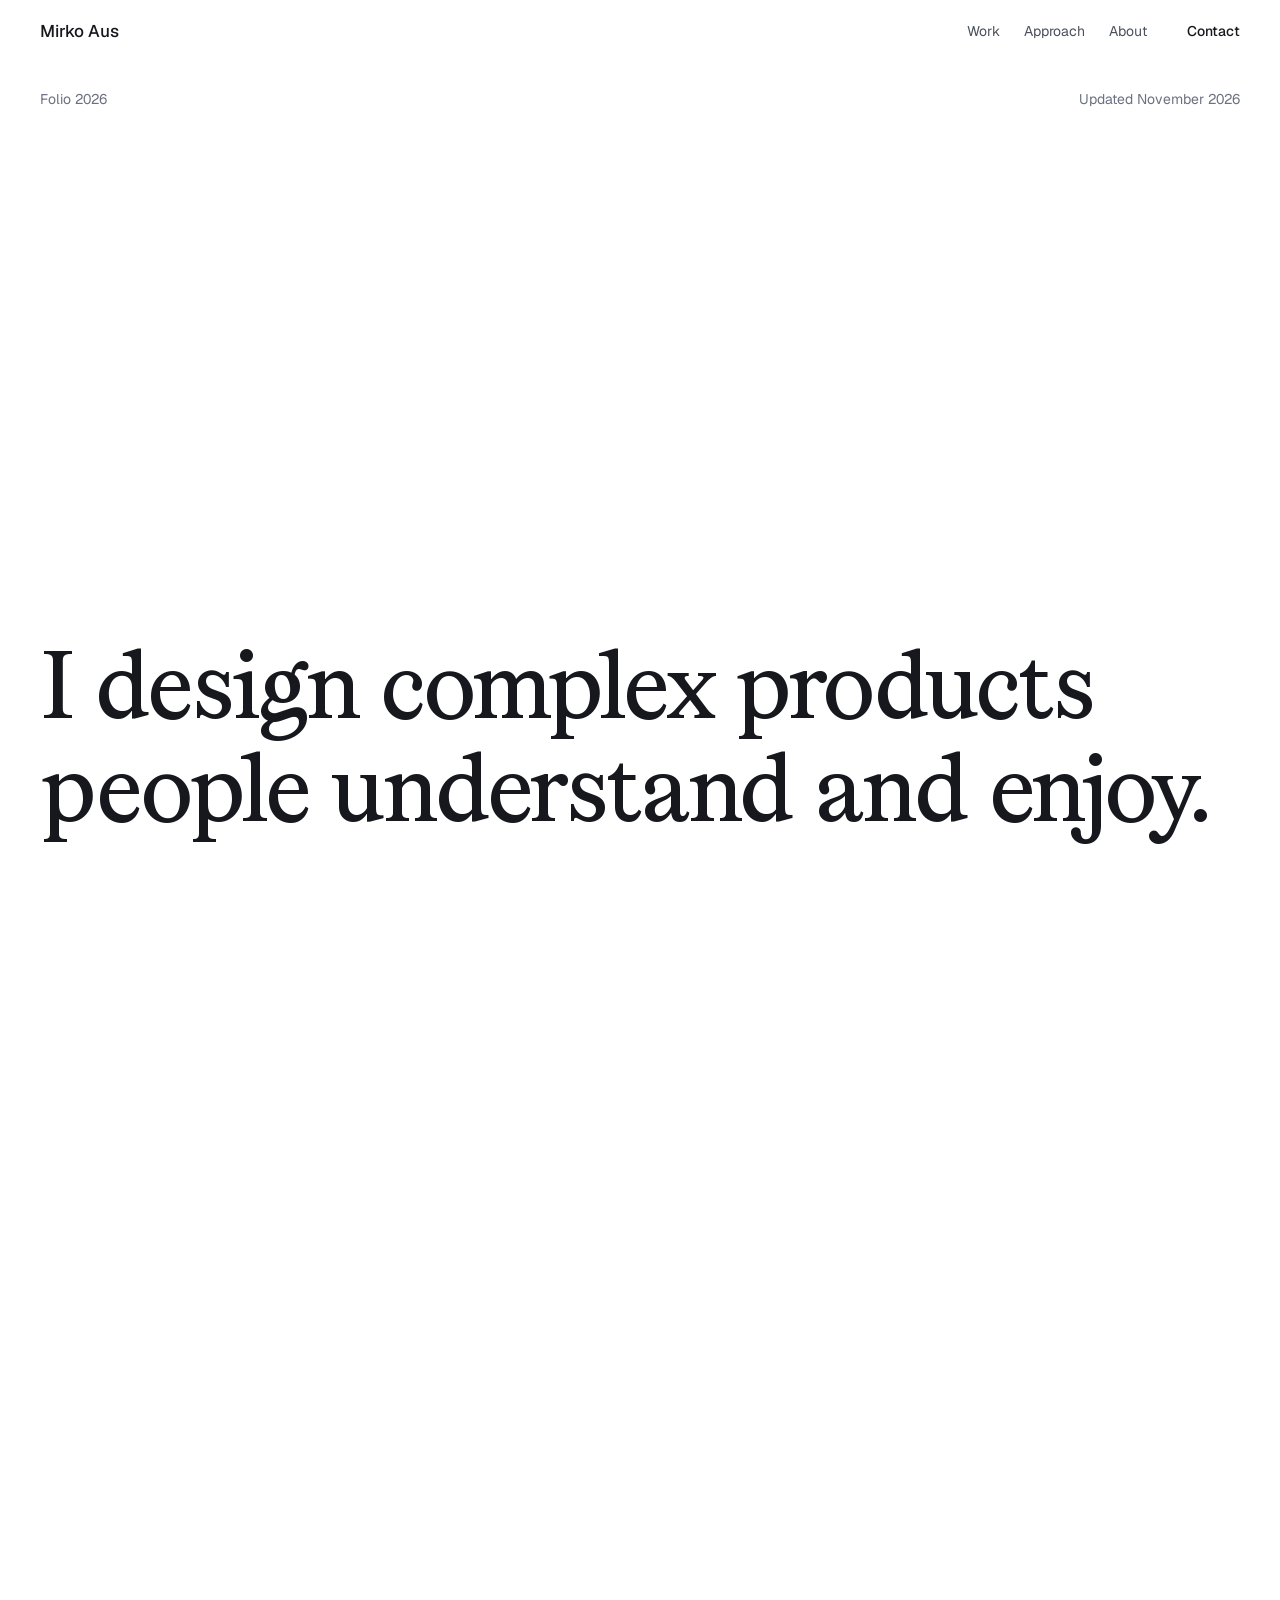
==== commit d29e4976: "case studies: new aw2/fbc/cleveron/evocon imgs, motion + layout polish Co-Authored-By: Claude Opus 5" ====
--- a/index.html
+++ b/index.html
@@ -71,8 +71,13 @@
             </section>
 
             <section class="approach" id="approach" aria-labelledby="approach-title">
-              <h2 class="section-title" id="approach-title">How I work</h2>
+              <h2 class="section-title" id="approach-title">Across projects</h2>
               <div class="approach__rows" data-approach></div>
+            </section>
+
+            <section class="toolkit" id="skills" aria-labelledby="toolkit-title">
+              <h2 class="section-title" id="toolkit-title">Tools and skills</h2>
+              <div class="toolkit__body" data-toolkit></div>
             </section>
 
             <section class="freelance" id="freelance" aria-labelledby="freelance-title">
@@ -102,7 +107,7 @@
 
         <footer class="footer" id="contact">
           <div class="footer__inner">
-            <p class="footer__pitch">Have a product that needs to feel simpler? Let&rsquo;s talk.</p>
+            <p class="footer__pitch">Hiring a product designer? Let's talk.</p>
             <button class="footer__email" type="button" data-copy-email data-draw-trigger aria-describedby="email-hint">
               <span class="footer__email-text" data-email-text data-draw-line>Email</span>
               <span class="footer__tag" id="email-hint">
--- a/css/style.css
+++ b/css/style.css
@@ -15,9 +15,9 @@
 }
 
 /* Headlines use --font-display: hero, section/case titles, case headings, pull quotes,
-   card titles, results, approach titles, footer email */
+   card titles, results, approach titles, tools list, footer email */
 :is(.hero__title, .section-title, .case__title, .case__heading, .case__pull,
-    .project-card__title, .case__result strong, .approach__title, .footer__email) {
+    .project-card__title, .case__result strong, .approach__title, .toolkit__tools, .footer__email) {
   font-family: var(--font-display);
 }
 
@@ -62,6 +62,7 @@
   --text-base: 1.0625rem; /* 17 */
   --text-lg: 1.25rem;    /* 20 */
   --text-xl: 1.625rem;   /* 26 */
+  --text-list: clamp(1.75rem, 1.1rem + 2.2vw, 3rem); /* tools list */
   --text-2xl: clamp(2.25rem, 1.1rem + 3.6vw, 4.25rem);
   --text-display: clamp(2.75rem, 1.2rem + 5.6vw, 6.25rem);
 
@@ -298,13 +299,13 @@
    100vw includes the scrollbar, so the bleed overshoots slightly */
 #smooth-content { overflow-x: clip; }
 
-.hero, .stats, .work, .approach, .freelance, .about, .footer__inner {
+.hero, .stats, .work, .approach, .toolkit, .freelance, .about, .footer__inner {
   max-width: var(--max);
   margin-inline: auto;
   padding-inline: var(--gutter);
 }
 
-.stats, .work, .approach, .freelance, .about { padding-top: var(--space-3xl); }
+.stats, .work, .approach, .toolkit, .freelance, .about { padding-top: var(--space-3xl); }
 .stats { padding-top: var(--space-lg); }
 .stats + .work { padding-top: var(--space-2xl); }
 
@@ -511,12 +512,12 @@
 div.project-card .frame__media img { filter: saturate(0.85); }
 
 
-/* ── Approach: principle → how → where it shows up ── */
+/* ── Approach: recurring problem → what I do → where, with the result ── */
 .approach__rows { margin-top: var(--space-lg); }
 .approach__row:first-child { border-top: 1px solid var(--ink); } /* rule moves with the row */
 .approach__row {
   display: grid;
-  grid-template-columns: 4fr 5fr 3fr;
+  grid-template-columns: 4fr 5fr 4fr;
   gap: var(--space-lg);
   align-items: baseline;
   padding-block: var(--space-lg);
@@ -533,6 +534,8 @@
 .approach__proof-label { color: var(--ink-3); }
 .approach__proof ul { margin-top: 4px; list-style: none; }
 .approach__proof li { padding-block: 2px; }
+.approach__proof li + li { margin-top: var(--space-xs); }
+.approach__proof .approach__note { display: block; color: var(--ink-3); }
 .approach__link {
   text-decoration: underline;
   text-decoration-color: var(--line-strong);
@@ -545,6 +548,43 @@
 @media (max-width: 900px) {
   .approach__row { grid-template-columns: 1fr; gap: var(--space-xs); }
   .approach__proof { margin-top: var(--space-xs); }
+}
+
+/* ── Tools and skills: no rules, just air. Title left; tools set big in the serif from the
+   approach body column; skills flow the same way at body size, just below ── */
+.toolkit {
+  display: grid;
+  grid-template-columns: 4fr 5fr 4fr; /* approach grid: tools line up with the approach bodies */
+  column-gap: var(--space-lg);
+  align-items: start;
+  padding-bottom: var(--space-2xl);
+}
+.toolkit__body { grid-column: 2 / -1; }
+.toolkit__tools {
+  display: flex;
+  flex-wrap: wrap;
+  gap: 0.25em 0.8em;
+  max-width: 18em;
+  list-style: none;
+  font-size: var(--text-list);
+  font-weight: 400;
+  line-height: 1.15;
+  letter-spacing: -0.02em;
+}
+.toolkit__skills {
+  display: flex; /* same flow as the tools, at body size */
+  flex-wrap: wrap;
+  gap: 0.5em 1.4em;
+  max-width: 40em;
+  margin-top: var(--space-lg);
+  list-style: none;
+  color: var(--ink-2);
+}
+
+@media (max-width: 900px) {
+  .toolkit { grid-template-columns: 1fr; padding-bottom: 0; }
+  .toolkit__body { grid-column: auto; padding-top: var(--space-xl); }
+  .toolkit__skills { margin-top: var(--space-md); }
 }
 
 /* ── Freelance: natural aspect ratios, one height ─── */
@@ -727,7 +767,7 @@
 }
 .lightbox__img {
   position: relative;
-  z-index: 1; /* above the outgoing ghost */
+  z-index: 1; /* below the outgoing ghost (gallery.js step) */
   view-transition-name: lightbox-media; /* thumbnail ↔ lightbox morph (gallery.js) */
   max-width: 100%;
   max-height: calc(100% - 40px);
@@ -736,10 +776,12 @@
   border-radius: var(--radius-sm);
   box-shadow: 0 30px 80px -30px rgba(22, 24, 29, 0.35);
 }
-/* Outgoing clone during prev/next (gallery.js step); animated via WAAPI, sits under the new image */
+/* Outgoing picture during prev/next (gallery.js step): on top, fades out over the incoming image */
 .lightbox__ghost {
   position: absolute;
+  z-index: 2; /* above the incoming image, which is already in place underneath */
   object-fit: contain;
+  border-radius: var(--radius-sm);
   pointer-events: none;
   box-shadow: 0 30px 80px -30px rgba(22, 24, 29, 0.35);
 }
--- a/css/project-page.css
+++ b/css/project-page.css
@@ -62,7 +62,7 @@
 /* Body: sticky index left, content right */
 .case__body {
   display: grid;
-  grid-template-columns: 3fr 9fr;
+  grid-template-columns: minmax(0, 3fr) minmax(0, 9fr);
   gap: var(--space-lg);
   margin-top: var(--space-2xl);
 }
@@ -100,14 +100,13 @@
 
 @media (max-width: 1024px) {
   .case__pull::before { position: static; margin-right: 0.04em; }
-  .case__body { grid-template-columns: 1fr; }
+  .case__body { grid-template-columns: minmax(0, 1fr); }
   .case__toc { display: none; }
 }
 
 .case__section + .case__section { margin-top: var(--space-2xl); }
-.case__stage { font-size: var(--text-sm); color: var(--accent-ink); }
+.case__stage { margin-bottom: 6px; font-size: var(--text-sm); color: var(--accent-ink); }
 .case__heading {
-  margin-top: 6px;
   max-width: 28ch;
   font-size: clamp(1.75rem, 1.1rem + 1.9vw, 2.75rem);
   font-weight: 500;
@@ -137,17 +136,19 @@
 /* Media grid: count-aware */
 .case__media {
   display: grid;
+  grid-template-columns: minmax(0, 1fr); /* min 0: a wide pan strip must not widen the column */
   gap: var(--space-sm);
   margin-top: var(--space-lg);
 }
-.case__media--n2 { grid-template-columns: 1fr 1fr; }
-.case__media--n3 { grid-template-columns: 1fr 1fr; }
+.case__media--n2 { grid-template-columns: repeat(2, minmax(0, 1fr)); }
+.case__media--n3 { grid-template-columns: repeat(2, minmax(0, 1fr)); }
 .case__media--n3 > :first-child { grid-column: 1 / -1; }
-.case__media--n4 { grid-template-columns: repeat(3, 1fr); }
+.case__media--n4 { grid-template-columns: repeat(3, minmax(0, 1fr)); }
 .case__media--n4 > :first-child { grid-column: 1 / -1; }
+.case__media:has(.case__pan) { grid-template-columns: minmax(0, 1fr); } /* pan strip needs full width: stack */
 
 @media (max-width: 640px) {
-  .case__media--n2, .case__media--n3, .case__media--n4 { grid-template-columns: 1fr; }
+  .case__media--n2, .case__media--n3, .case__media--n4 { grid-template-columns: minmax(0, 1fr); }
 }
 
 .case__figure figcaption {
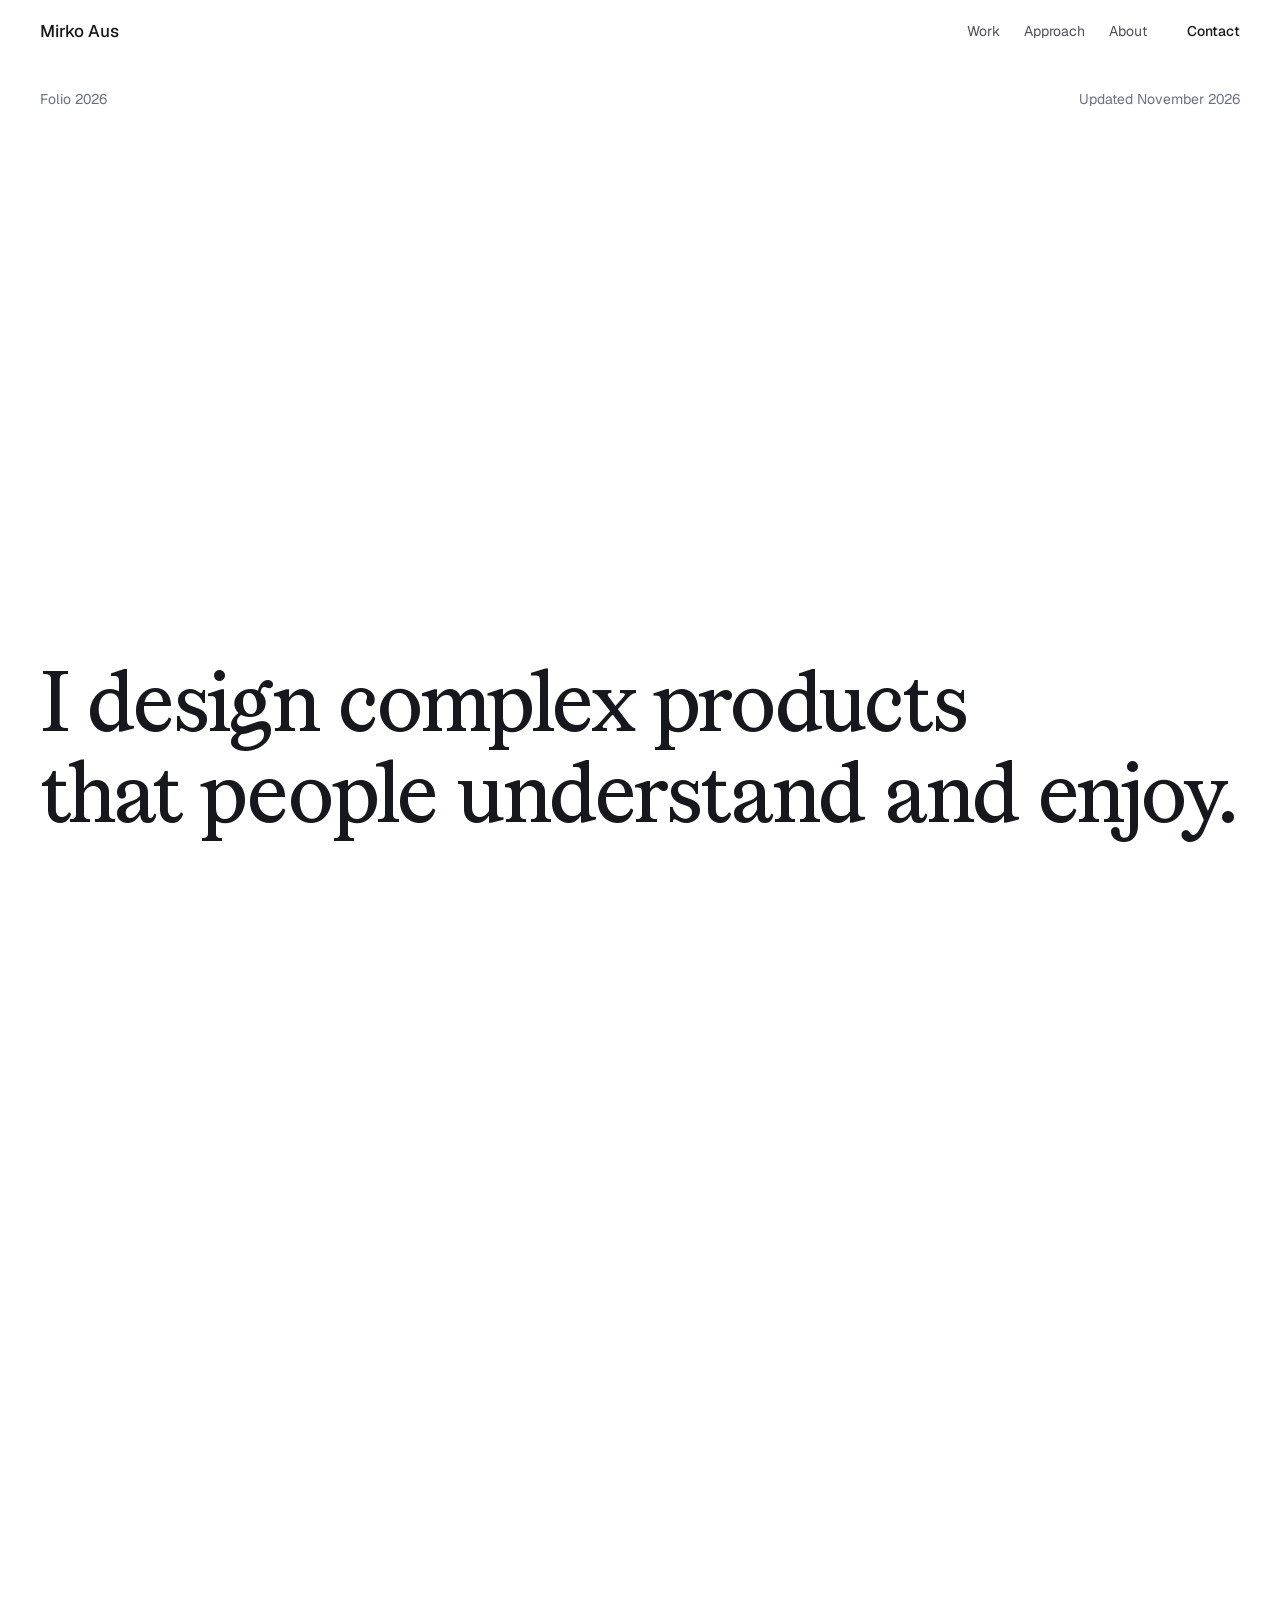
==== commit 1043cdf9: "hero: add 'that', slides in; resize to fit line 2; fix kern cap Co-Authored-By: Claude Opus 5.5 <nor" ====
--- a/index.html
+++ b/index.html
@@ -52,7 +52,7 @@
             <!-- Hero: type-led; line reveal in js/hero.js -->
             <section class="hero" aria-labelledby="hero-title">
               <p class="hero__dateline"><span>Folio 2026</span><span>Updated November 2026</span></p>
-              <h1 class="hero__title" id="hero-title"><span class="hero__line">I design complex products</span> <span class="hero__line">people understand and enjoy.</span></h1>
+              <h1 class="hero__title" id="hero-title"><span class="hero__line">I design complex products</span> <span class="hero__line">that people understand and enjoy.</span></h1>
             </section>
 
             <section class="stats" aria-label="At a glance">
--- a/css/style.css
+++ b/css/style.css
@@ -122,6 +122,8 @@
   outline-offset: 3px;
   border-radius: 2px;
 }
+/* Anchor targets (main, sections) take focus so Tab continues from them; no ring on a whole section */
+[tabindex="-1"]:focus-visible { outline: none; }
 
 .sr-only {
   position: absolute; width: 1px; height: 1px; overflow: hidden;
@@ -368,7 +370,7 @@
 
 /* Two set lines; line 2 spans the measure at any width. Wraps freely below 900px */
 .hero__title {
-  font-size: max(2.75rem, 8.6cqi);
+  font-size: max(2.75rem, 7.64cqi);
   font-weight: 400;
   line-height: 1;
   letter-spacing: -0.03em;
@@ -391,8 +393,10 @@
 /* Load: headline words unscramble (hero.js, GSAP SplitText); dateline is static */
 @media (prefers-reduced-motion: no-preference) {
 
-  /* Hidden until the split is set up; 1.5s fallback if JS fails */
-  .hero__title { opacity: 0; animation: fade-in 1ms linear 1.5s forwards; }
+  /* Hidden until fonts are in and the split is set up. 3s fallback only if JS never runs:
+     once hero.js starts it adds .is-waiting, which cancels the timer, and waits for fonts */
+  .hero__title { opacity: 0; animation: fade-in 1ms linear 3s forwards; }
+  .hero__title.is-waiting { animation: none; }
   .hero__title.is-ready { opacity: 1; animation: none; }
 }
 
@@ -571,6 +575,13 @@
   line-height: 1.15;
   letter-spacing: -0.02em;
 }
+.toolkit__logos {
+  display: inline-flex;
+  gap: 0.15em;
+  margin-left: 0.2em;
+  vertical-align: -0.02em; /* sit on the cap height of the serif */
+}
+.toolkit__logo { width: 0.55em; height: 0.55em; fill: #000; }
 .toolkit__skills {
   display: flex; /* same flow as the tools, at body size */
   flex-wrap: wrap;
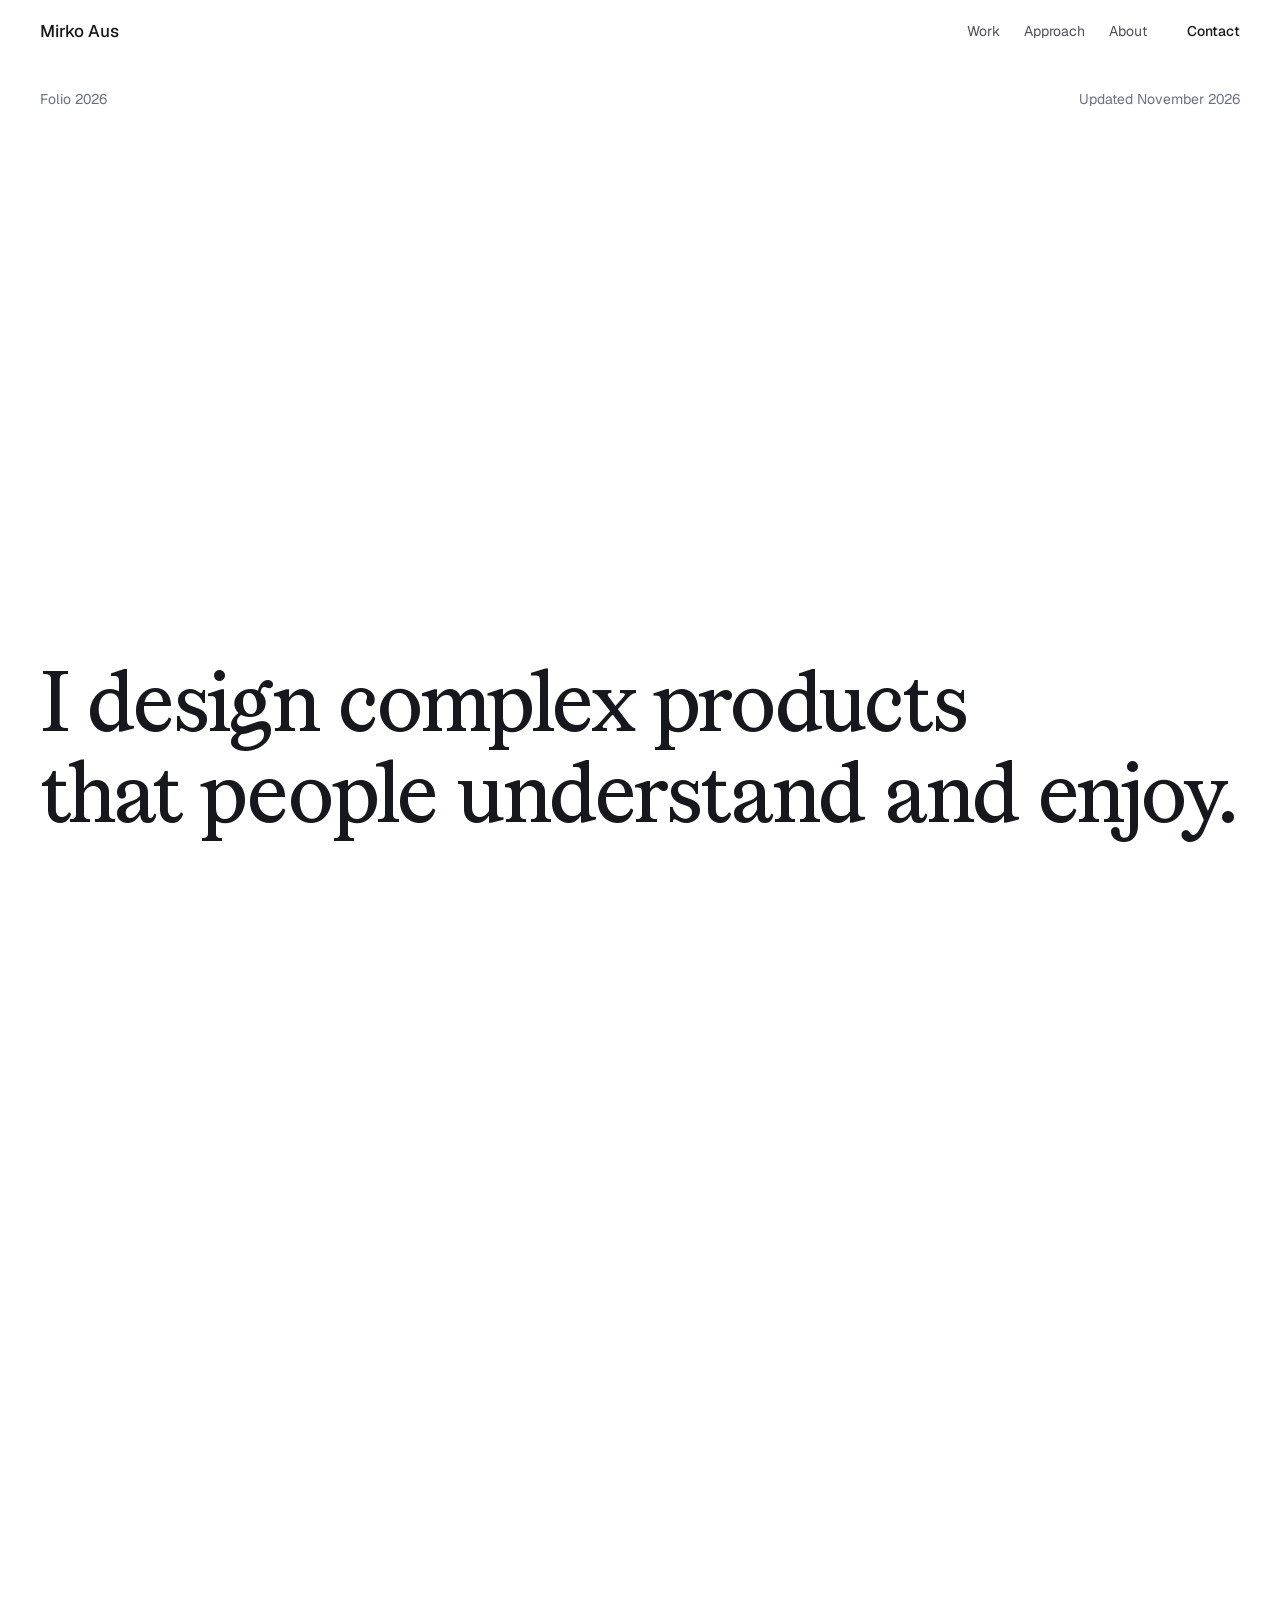
==== commit 94745d21: "about: drop frame label Co-Authored-By: Claude Opus 5.5 <noreply@anthropic.com>" ====
--- a/index.html
+++ b/index.html
@@ -6,6 +6,9 @@
 
   <!-- CSP: no third-party scripts besides analytics. No inline scripts. -->
   <meta http-equiv="Content-Security-Policy" content="default-src 'self'; script-src 'self' https://cloud.umami.is; style-src 'self' 'unsafe-inline'; font-src 'self'; img-src 'self' data:; media-src 'self'; connect-src 'self' https://cloud.umami.is https://gateway.umami.is; base-uri 'self'; object-src 'none'" />
+  <meta name="color-scheme" content="light dark" />
+  <meta name="theme-color" media="(prefers-color-scheme: light)" content="#ffffff" />
+  <meta name="theme-color" media="(prefers-color-scheme: dark)" content="#17191e" />
   <meta name="referrer" content="strict-origin-when-cross-origin" />
 
   <title>Mirko Aus — Product &amp; UX Designer</title>
@@ -91,7 +94,6 @@
 
             <section class="about" id="about" aria-labelledby="about-title">
               <div class="frame about__frame">
-                <span class="frame__label" aria-hidden="true"><span>Mirko Aus</span><span>Helsinki</span></span>
                 <div class="about__portrait" data-portrait></div>
               </div>
               <div class="about__text">
--- a/css/style.css
+++ b/css/style.css
@@ -40,6 +40,7 @@
   --ink-3: #6b7180;
   --line: #dfe2e7;
   --line-strong: #c9cdd5;
+  --track: var(--line); /* freelance scrollbar track */
   --canvas: #ffffff; /* page background around the container */
   /* Ember: accent for fills/rules/large text; accent-ink for small text (AA on paper) */
   --accent: #e2452b;
@@ -51,6 +52,13 @@
   --on-ink-2: #a9afba;
   --on-ink-3: #8a909c;
   --paper-veil: rgba(255, 255, 255, 0.97);
+  --on-ink: #ffffff;   /* text on the dark footer card */
+  --footer-bg: var(--ink);
+  --img-edge: rgba(22, 24, 29, 0.06);
+  --shadow: rgba(22, 24, 29, 0.35);
+  --hover-wash: rgba(22, 24, 29, 0.04);
+  --tag-bg: rgba(255, 255, 255, 0.92);
+  color-scheme: light dark;
 
   /* Type */
   --font: 'Geist', system-ui, -apple-system, 'Segoe UI', sans-serif;
@@ -94,6 +102,31 @@
 
 @media (max-width: 900px) { :root { --gutter: 24px; --space-2xl: 88px; } }
 @media (max-width: 560px) { :root { --gutter: 20px; --space-2xl: 72px; } }
+
+/* Dark: graphite paper, same ink family inverted; footer stays the darkest well */
+@media (prefers-color-scheme: dark) {
+  :root {
+    --paper: #17191e;
+    --surface: #1d2026;
+    --canvas: #17191e;
+    --ink: #eceef2;
+    --ink-2: #aeb4bf;
+    --ink-3: #8d93a0;
+    --line: #2c3038;
+    --line-strong: #3d424c;
+    --track: #3d424c; /* --line nearly vanishes on dark paper: thumb read as a stray line */
+    --accent: #e8513a;
+    --accent-ink: #f37a63; /* AA on dark paper */
+    --ink-hover: #ffffff;
+    --paper-veil: rgba(23, 25, 30, 0.97);
+    --footer-bg: #0d0e11;
+    --img-edge: rgba(255, 255, 255, 0.07);
+    --shadow: rgba(0, 0, 0, 0.6);
+    --hover-wash: rgba(255, 255, 255, 0.05);
+    --tag-bg: rgba(23, 25, 30, 0.88);
+  }
+  .todo { color: #f3d27a; background: #2b2410; border-color: #8a6d12; }
+}
 
 /* ── Base ──────────────────────────────────────────── */
 *, *::before, *::after { box-sizing: border-box; margin: 0; padding: 0; }
@@ -252,11 +285,11 @@
 
 /* Over the dark footer the transparent nav would vanish: flip to light text */
 .nav { transition: border-color var(--duration-base) ease, color var(--duration-base) ease; }
-.nav.is-on-dark { color: var(--paper); border-bottom-color: transparent; }
+.nav.is-on-dark { color: var(--on-ink); border-bottom-color: transparent; }
 .nav.is-on-dark .nav__link { color: var(--on-ink-2); }
 .nav.is-on-dark .nav__link:hover,
 .nav.is-on-dark .nav__link.is-active,
-.nav.is-on-dark .nav__cta:hover { color: var(--paper); }
+.nav.is-on-dark .nav__cta:hover { color: var(--on-ink); }
 
 /* Contact: editorial text link, not a pill */
 .nav__cta {
@@ -344,6 +377,18 @@
   margin-top: var(--space-xs);
   max-width: 60ch;
   color: var(--ink-2);
+}
+
+/* Mobile: one 40px gap below every section title to whatever follows it.
+   Was 64 (work, freelance, tools) / 40 (approach) / 24 (about) / 8 (freelance title → intro) */
+@media (max-width: 899px) {
+  .section-head { margin-bottom: var(--space-lg); }
+  .section-head .section-sub { margin-top: var(--space-lg); }
+  /* the strip's 6px top padding (hover-lift room) would add to the gap */
+  .freelance .section-head { margin-bottom: calc(var(--space-lg) - 6px); }
+  .approach .approach__rows { margin-top: var(--space-lg); }
+  .toolkit .toolkit__body { padding-top: var(--space-lg); }
+  .about .about__text p:first-of-type { margin-top: var(--space-lg); }
 }
 
 /* ── Hero: dateline + headline, whitespace does the rest ── */
@@ -402,6 +447,11 @@
 
 @keyframes fade-in { from { opacity: 0; } to { opacity: 1; } }
 
+/* Lazy images (content.js img()): hidden until loaded, then fade in rather than pop.
+   An animation, not a transition, so it doesn't clobber the hover-zoom transitions */
+img[data-fade]:not(.is-loaded) { opacity: 0; }
+img[data-fade].is-loaded { animation: fade-in 360ms ease-out; }
+
 /* ── Work: company groups ──────────────────────────── */
 .work__company { padding-bottom: var(--space-xl); }
 .work__company-head {
@@ -480,7 +530,7 @@
   content: '';
   position: absolute; inset: 0;
   border-radius: inherit;
-  box-shadow: inset 0 0 0 1px rgba(22, 24, 29, 0.06);
+  box-shadow: inset 0 0 0 1px var(--img-edge);
   transition: box-shadow var(--duration-fast) ease;
 }
 
@@ -581,7 +631,7 @@
   margin-left: 0.2em;
   vertical-align: -0.02em; /* sit on the cap height of the serif */
 }
-.toolkit__logo { width: 0.55em; height: 0.55em; fill: #000; }
+.toolkit__logo { width: 0.55em; height: 0.55em; fill: var(--ink); }
 .toolkit__skills {
   display: flex; /* same flow as the tools, at body size */
   flex-wrap: wrap;
@@ -620,7 +670,7 @@
   position: relative;
   height: 3px;
   margin-top: var(--space-md);
-  background: var(--line);
+  background: var(--track);
   cursor: grab;
   isolation: isolate;
   touch-action: none;
@@ -684,8 +734,8 @@
 .footer {
   margin: var(--space-2xl) var(--gutter); /* equal white space above and below */
   padding-block: var(--space-2xl) var(--space-lg);
-  background: var(--ink);
-  color: var(--paper);
+  background: var(--footer-bg);
+  color: var(--on-ink);
 }
 .footer .footer__inner { padding-inline: var(--space-xl); }
 @media (max-width: 720px) { .footer .footer__inner { padding-inline: var(--space-md); } }
@@ -702,13 +752,13 @@
   max-width: 100%;
   margin: var(--space-lg) 0 0 -12px;
   padding: 2px 12px 10px;
-  font-size: clamp(2rem, 0.6rem + 6vw, 6.5rem);
+  font-size: min(clamp(2rem, 0.6rem + 6vw, 6.5rem), 7.4vw); /* 7.4vw: address fits one line on phones */
   font-weight: 500;
   line-height: 1.05;
   letter-spacing: -0.045em;
   text-align: left;
   overflow-wrap: anywhere;
-  color: var(--paper);
+  color: var(--on-ink);
 }
 .footer__email:focus-visible { outline: none; } /* the drawn line + Copy label show focus */
 .footer__email-text { position: relative; }
@@ -732,7 +782,7 @@
   transform: translateY(-4px);
   transition: opacity var(--duration-fast) ease, transform var(--duration-base) var(--ease-out);
 }
-.footer__email.is-copied .copy__done { color: var(--paper); }
+.footer__email.is-copied .copy__done { color: var(--on-ink); }
 .footer__email:hover .footer__tag,
 .footer__email:focus-visible .footer__tag,
 .footer__email.is-copied .footer__tag { opacity: 1; transform: none; }
@@ -746,7 +796,7 @@
   text-underline-offset: 4px;
   transition: color var(--duration-fast) ease;
 }
-.footer__link:hover { color: var(--paper); }
+.footer__link:hover { color: var(--on-ink); }
 .footer__copy { margin-top: var(--space-2xl); font-size: var(--text-sm); color: var(--on-ink-3); }
 
 /* ── Lightbox ──────────────────────────────────────── */
@@ -785,7 +835,7 @@
   min-height: 0;
   object-fit: contain;
   border-radius: var(--radius-sm);
-  box-shadow: 0 30px 80px -30px rgba(22, 24, 29, 0.35);
+  box-shadow: 0 30px 80px -30px var(--shadow);
 }
 /* Outgoing picture during prev/next (gallery.js step): on top, fades out over the incoming image */
 .lightbox__ghost {
@@ -794,7 +844,7 @@
   object-fit: contain;
   border-radius: var(--radius-sm);
   pointer-events: none;
-  box-shadow: 0 30px 80px -30px rgba(22, 24, 29, 0.35);
+  box-shadow: 0 30px 80px -30px var(--shadow);
 }
 .lightbox__caption { font-size: var(--text-sm); color: var(--ink-2); }
 
@@ -802,13 +852,24 @@
   width: 44px; height: 44px;
   border-radius: 0;
   border: 1px solid var(--line-strong);
-  background: var(--surface) no-repeat center / 18px;
+  background: var(--surface);
+  color: var(--ink);
+  display: grid;
+  place-items: center;
   transition: border-color var(--duration-fast) ease, background-color var(--duration-fast) ease;
 }
+/* Arrow = currentColor through an SVG mask, so it follows --ink in both themes */
+.lightbox__nav::before {
+  content: '';
+  width: 18px; height: 18px;
+  background: currentColor;
+  -webkit-mask: var(--arrow) no-repeat center / contain;
+  mask: var(--arrow) no-repeat center / contain;
+}
 .lightbox__nav:hover,
-.lightbox__close:hover { border-color: var(--ink); background-color: rgba(22, 24, 29, 0.04); }
-.lightbox__nav--prev { background-image: url("data:image/svg+xml,%3Csvg xmlns='http://www.w3.org/2000/svg' viewBox='0 0 18 18' fill='none' stroke='%2316181d' stroke-width='1.5' stroke-linecap='round' stroke-linejoin='round'%3E%3Cpath d='M14 9H4M8 5L4 9l4 4'/%3E%3C/svg%3E"); }
-.lightbox__nav--next { background-image: url("data:image/svg+xml,%3Csvg xmlns='http://www.w3.org/2000/svg' viewBox='0 0 18 18' fill='none' stroke='%2316181d' stroke-width='1.5' stroke-linecap='round' stroke-linejoin='round'%3E%3Cpath d='M4 9h10M10 5l4 4-4 4'/%3E%3C/svg%3E"); }
+.lightbox__close:hover { border-color: var(--ink); background-color: var(--hover-wash); }
+.lightbox__nav--prev { --arrow: url("data:image/svg+xml,%3Csvg xmlns='http://www.w3.org/2000/svg' viewBox='0 0 18 18' fill='none' stroke='%23000' stroke-width='1.5' stroke-linecap='round' stroke-linejoin='round'%3E%3Cpath d='M14 9H4M8 5L4 9l4 4'/%3E%3C/svg%3E"); }
+.lightbox__nav--next { --arrow: url("data:image/svg+xml,%3Csvg xmlns='http://www.w3.org/2000/svg' viewBox='0 0 18 18' fill='none' stroke='%23000' stroke-width='1.5' stroke-linecap='round' stroke-linejoin='round'%3E%3Cpath d='M4 9h10M10 5l4 4-4 4'/%3E%3C/svg%3E"); }
 .lightbox__close { position: absolute; top: var(--space-sm); right: var(--space-sm); display: inline-flex; align-items: center; gap: 8px; }
 .lightbox.is-single .lightbox__nav { visibility: hidden; }
 
--- a/css/project-page.css
+++ b/css/project-page.css
@@ -221,7 +221,7 @@
   margin: -18px 0 0 -18px;
   border-radius: 50%;
   background: var(--surface) url("data:image/svg+xml,%3Csvg xmlns='http://www.w3.org/2000/svg' viewBox='0 0 18 18' fill='none' stroke='%23e2452b' stroke-width='1.5' stroke-linecap='round' stroke-linejoin='round'%3E%3Cpath d='M6 5L2 9l4 4M12 5l4 4-4 4'/%3E%3C/svg%3E") no-repeat center / 18px;
-  box-shadow: 0 0 0 2px var(--accent), 0 6px 20px -6px rgba(22, 24, 29, 0.4);
+  box-shadow: 0 0 0 2px var(--accent), 0 6px 20px -6px var(--shadow);
   transition: transform var(--duration-base) var(--ease-spring);
 }
 .compare:active .compare__divider::after { transform: scale(1.1); }
@@ -231,7 +231,7 @@
   padding: 3px 10px;
   font-size: var(--text-2xs);
   border-radius: var(--radius-tag);
-  background: rgba(255, 255, 255, 0.92);
+  background: var(--tag-bg);
   pointer-events: none;
 }
 .compare__tag--before { left: var(--space-sm); }
